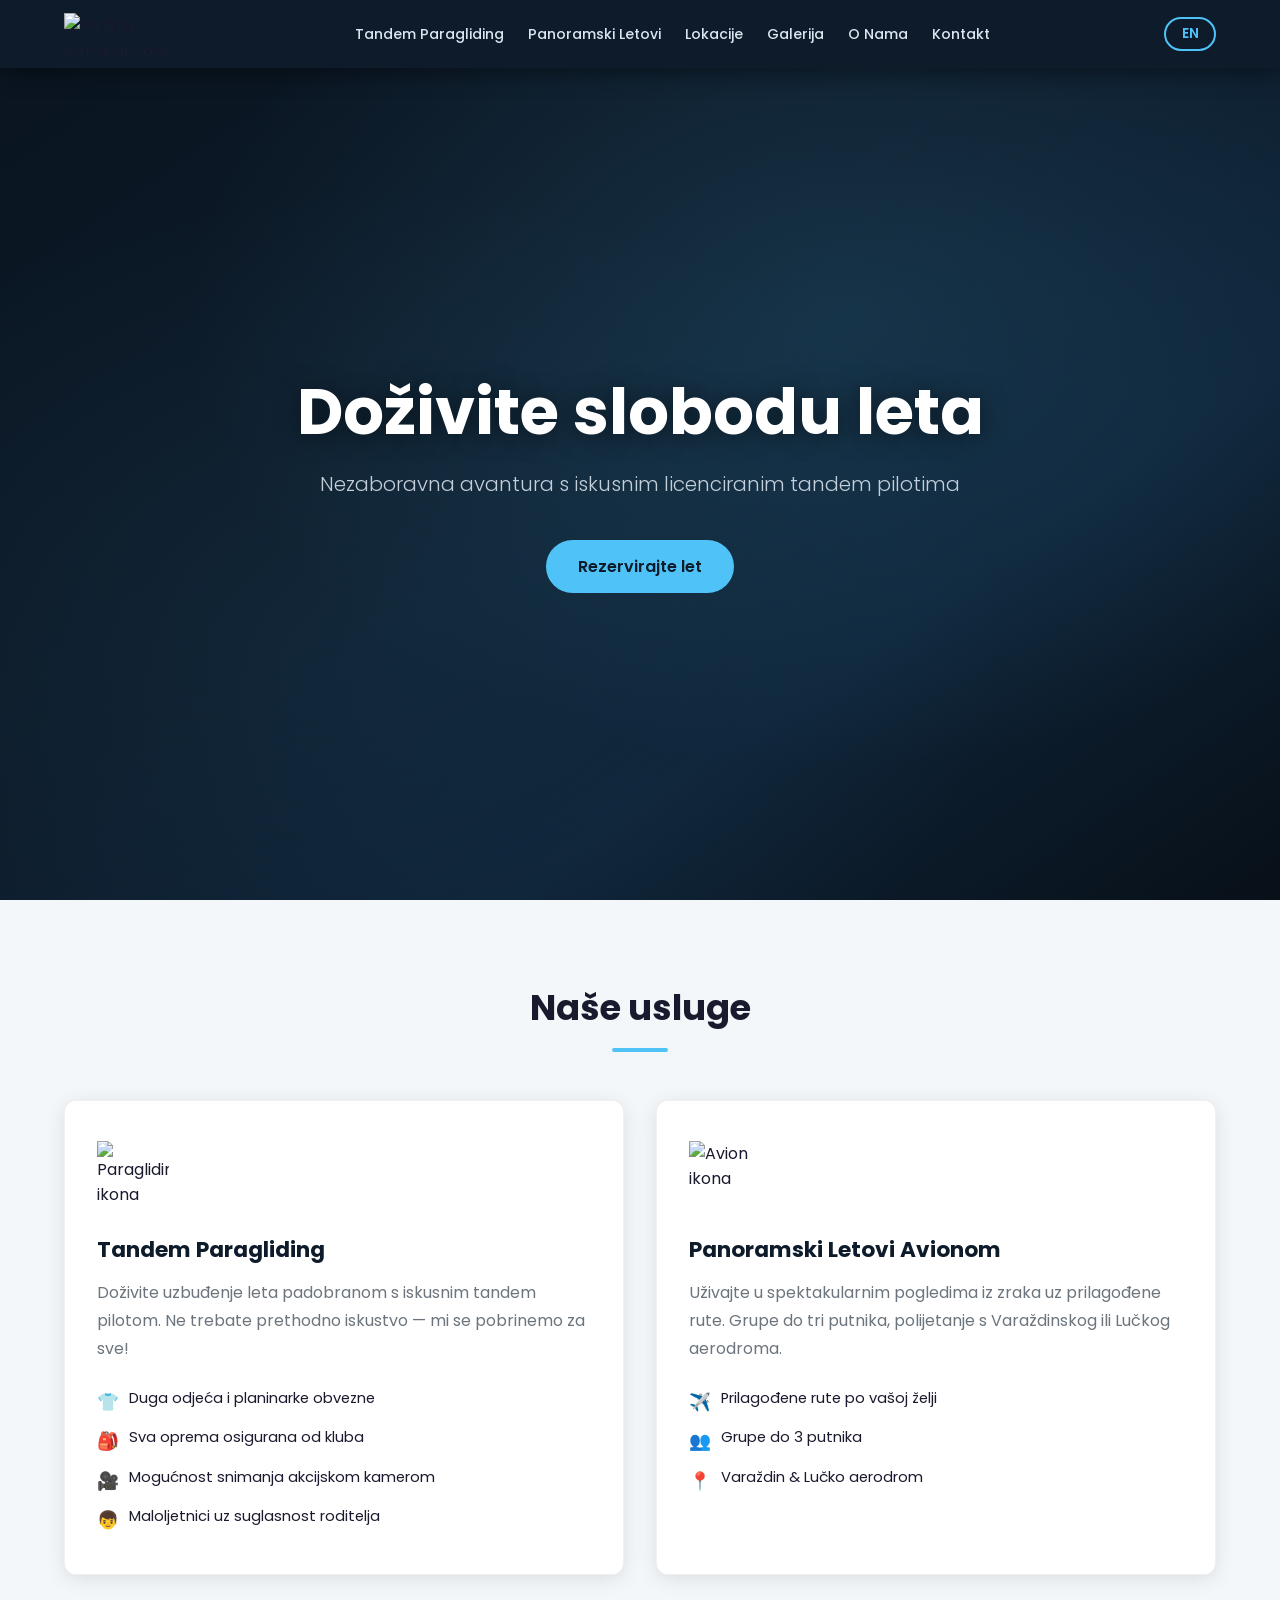
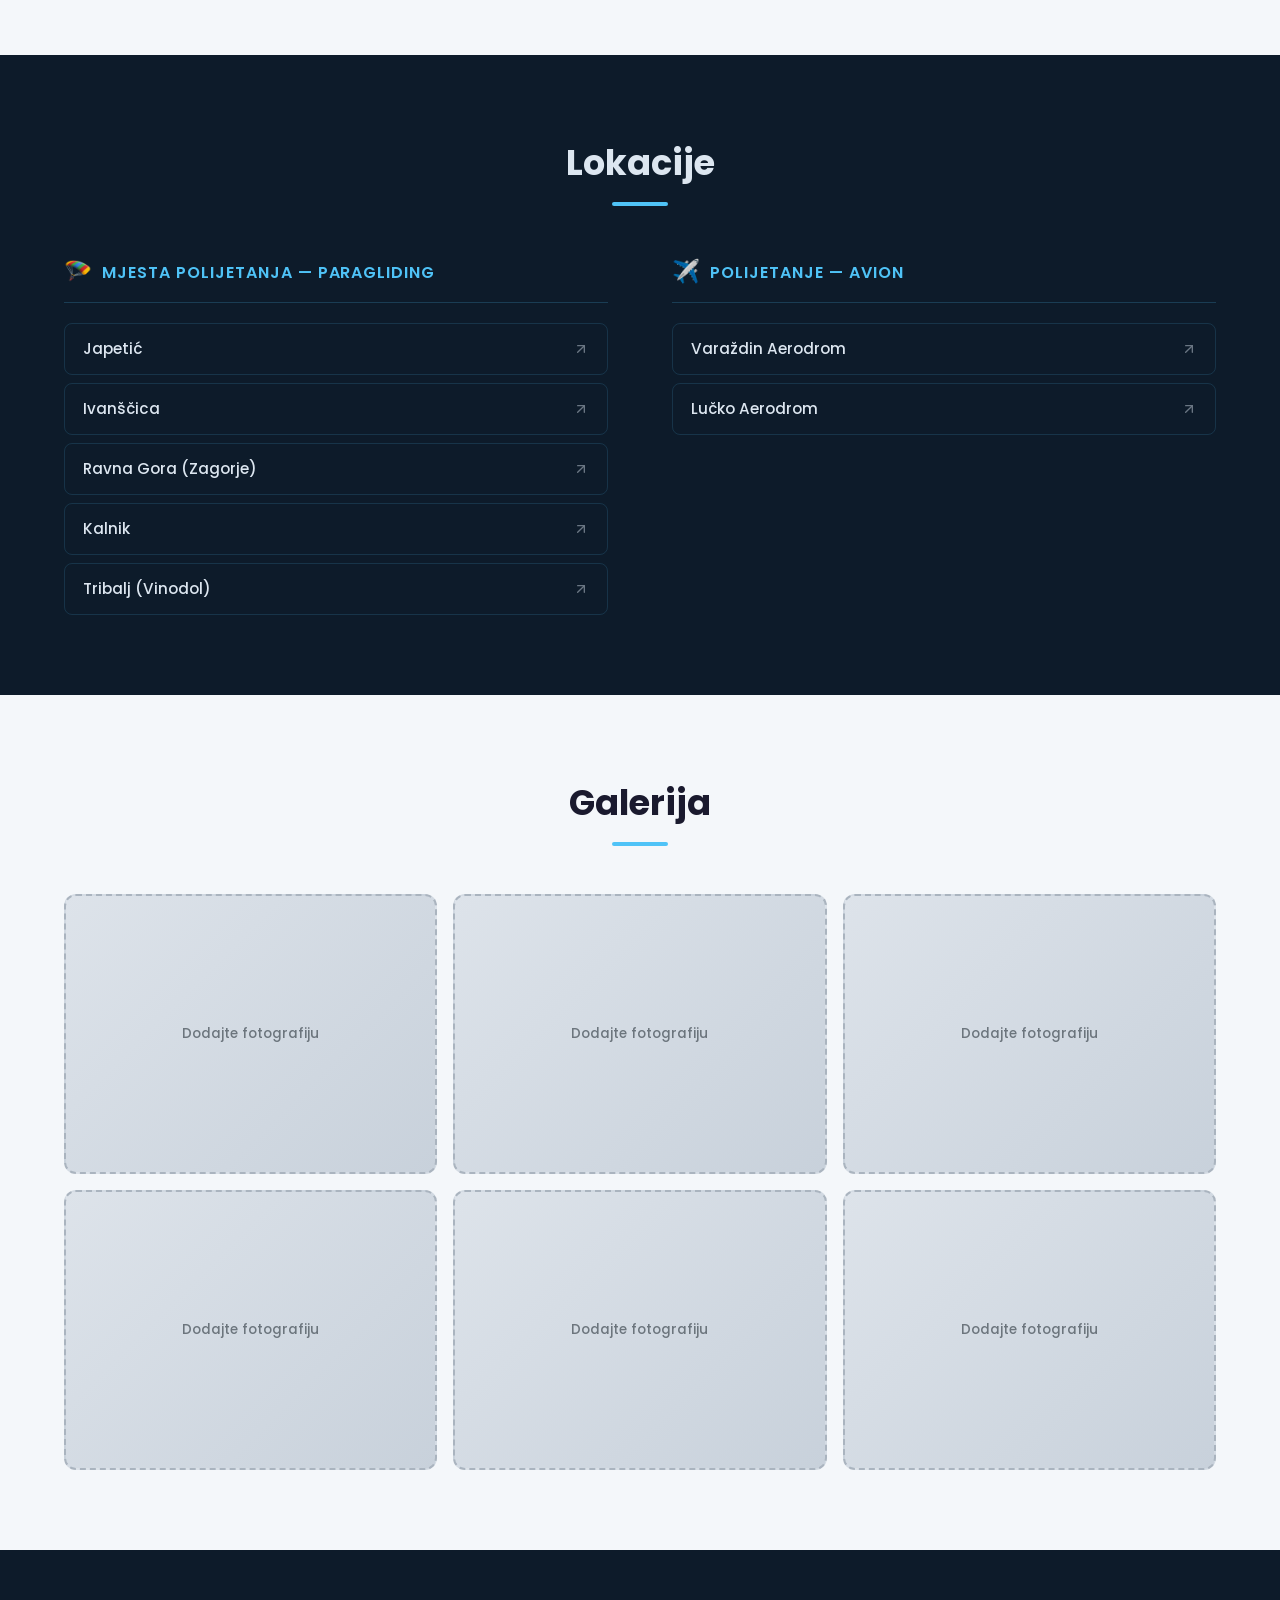
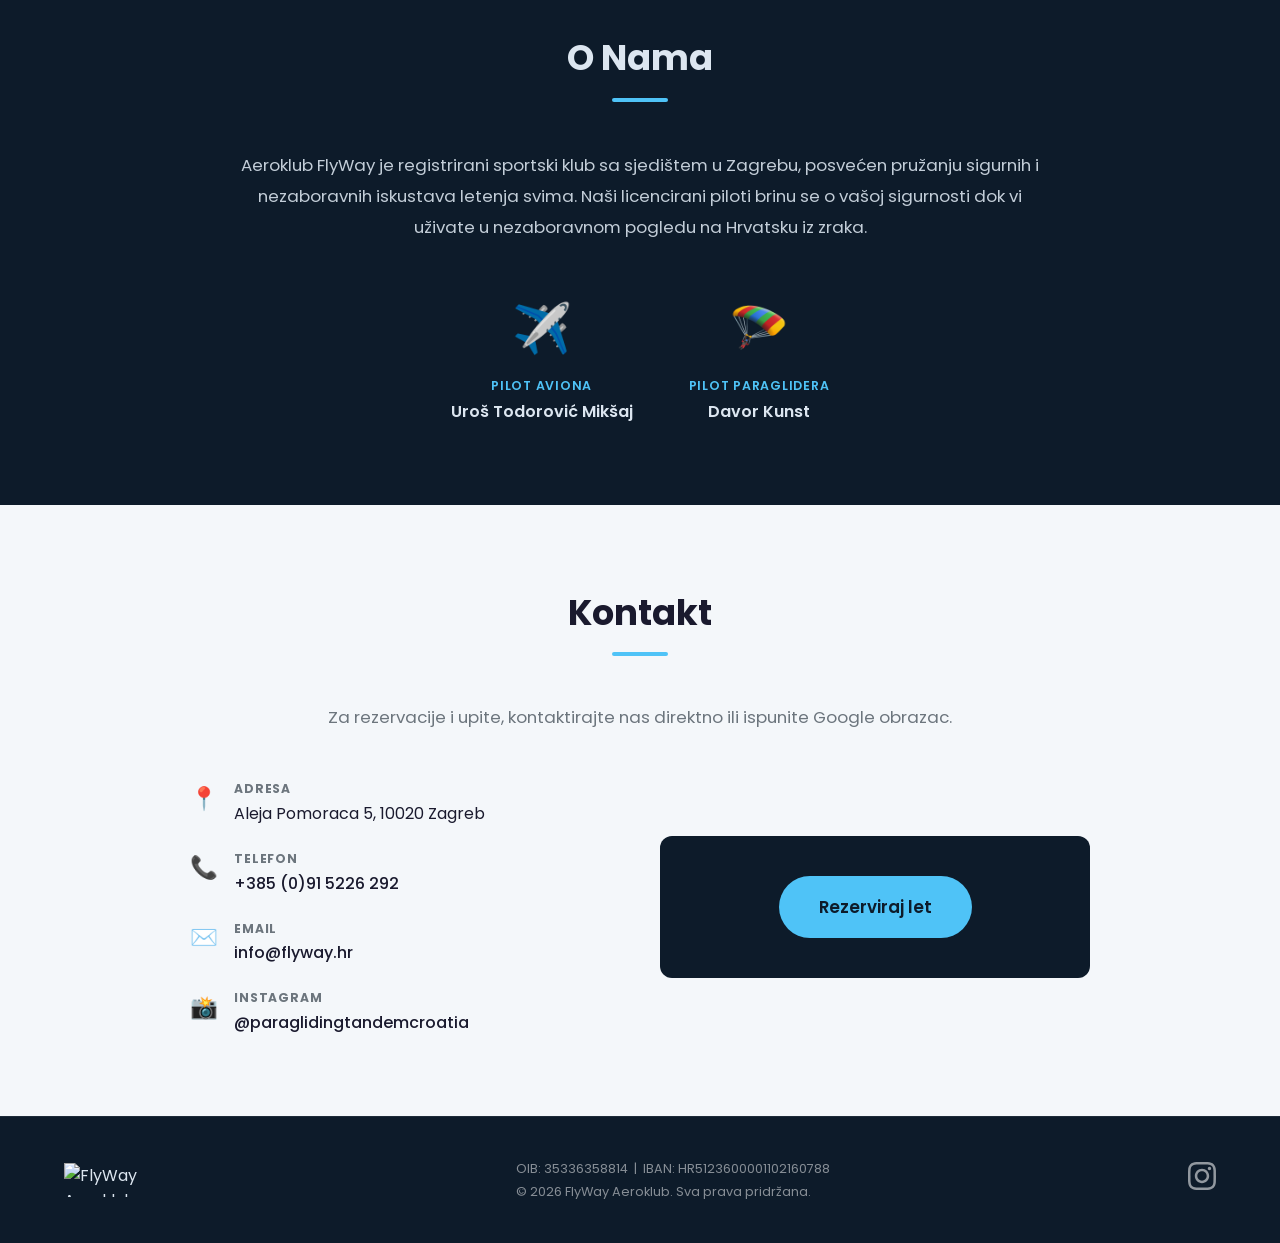
==== index.html @ f9bb73cd "Initial commit: FlyWay paragliding club website Co-Authored-By: Claude Sonnet 4.6 <noreply@anthropic" ====
<!DOCTYPE html>
<html lang="hr">
<head>
    <meta charset="UTF-8">
    <meta name="viewport" content="width=device-width, initial-scale=1.0">

    <!-- SEO Meta Tags -->
    <title>FlyWay Aeroklub – Tandem Paragliding i Panoramski Letovi | Zagreb</title>
    <meta name="description" content="FlyWay Aeroklub nudi tandem paragliding letove i panoramske letove avionom u Hrvatskoj. Polazišta: Japetić, Ivanščica, Kalnik, Varaždin, Lučko. Rezervirajte svoju avanturu!">
    <meta name="keywords" content="paragliding tandem Zagreb, panoramski letovi avionom Hrvatska, tandem paragliding, aeroklub Zagreb, letovi Japetić, letovi Ivanščica, paragliding Hrvatska">
    <meta name="robots" content="index, follow">
    <link rel="canonical" href="https://www.flyway.hr/">

    <!-- Open Graph -->
    <meta property="og:title" content="FlyWay Aeroklub – Tandem Paragliding i Panoramski Letovi">
    <meta property="og:description" content="Nezaboravna avantura s iskusnim licenciranim tandem pilotima. Paragliding i panoramski letovi avionom u Hrvatskoj.">
    <meta property="og:url" content="https://www.flyway.hr/">
    <meta property="og:type" content="website">
    <meta property="og:image" content="https://flyway.hr/wp-content/uploads/2026/02/fw_logo_white.png">
    <meta property="og:locale" content="hr_HR">
    <meta property="og:locale:alternate" content="en_US">

    <!-- Hreflang -->
    <link rel="alternate" hreflang="hr" href="https://www.flyway.hr/">
    <link rel="alternate" hreflang="en" href="https://www.flyway.hr/?lang=en">
    <link rel="alternate" hreflang="x-default" href="https://www.flyway.hr/">

    <!-- Google Fonts -->
    <link rel="preconnect" href="https://fonts.googleapis.com">
    <link rel="preconnect" href="https://fonts.gstatic.com" crossorigin>
    <link href="https://fonts.googleapis.com/css2?family=Poppins:wght@300;400;500;600;700&display=swap" rel="stylesheet">

    <link rel="stylesheet" href="css/style.css">

    <!-- JSON-LD Structured Data -->
    <script type="application/ld+json">
    {
        "@context": "https://schema.org",
        "@graph": [
            {
                "@type": "SportsOrganization",
                "name": "FlyWay Aeroklub",
                "url": "https://www.flyway.hr",
                "logo": "https://flyway.hr/wp-content/uploads/2026/02/fw_logo_white.png",
                "description": "Aeroklub FlyWay nudi tandem paragliding letove i panoramske letove avionom u Hrvatskoj.",
                "address": {
                    "@type": "PostalAddress",
                    "streetAddress": "Aleja Pomoraca 5",
                    "addressLocality": "Zagreb",
                    "postalCode": "10020",
                    "addressCountry": "HR"
                },
                "contactPoint": {
                    "@type": "ContactPoint",
                    "telephone": "+385-91-5226-292",
                    "email": "info@flyway.hr",
                    "contactType": "reservations"
                },
                "sameAs": [
                    "https://www.instagram.com/paraglidingtandemcroatia"
                ]
            },
            {
                "@type": "LocalBusiness",
                "name": "FlyWay Aeroklub",
                "telephone": "+385-91-5226-292",
                "email": "info@flyway.hr",
                "address": {
                    "@type": "PostalAddress",
                    "streetAddress": "Aleja Pomoraca 5",
                    "addressLocality": "Zagreb",
                    "postalCode": "10020",
                    "addressCountry": "HR"
                }
            }
        ]
    }
    </script>
</head>
<body>

    <!-- NAVIGATION -->
    <header class="site-header">
        <nav class="navbar" role="navigation" aria-label="Glavna navigacija">
            <a href="#home" class="nav-logo" aria-label="FlyWay Aeroklub - Početna">
                <img src="https://flyway.hr/wp-content/uploads/2026/02/fw_logo_white.png" alt="FlyWay Aeroklub logo" width="140" height="50">
            </a>

            <button class="hamburger" id="hamburger" aria-label="Otvori izbornik" aria-expanded="false" aria-controls="nav-menu">
                <span></span>
                <span></span>
                <span></span>
            </button>

            <ul class="nav-menu" id="nav-menu" role="list">
                <li><a href="#paragliding" class="nav-link" data-i18n="nav_paragliding">Tandem Paragliding</a></li>
                <li><a href="#airplane" class="nav-link" data-i18n="nav_airplane">Panoramski Letovi</a></li>
                <li><a href="#locations" class="nav-link" data-i18n="nav_locations">Lokacije</a></li>
                <li><a href="#gallery" class="nav-link" data-i18n="nav_gallery">Galerija</a></li>
                <li><a href="#about" class="nav-link" data-i18n="nav_about">O Nama</a></li>
                <li><a href="#contact" class="nav-link" data-i18n="nav_contact">Kontakt</a></li>
            </ul>

            <button class="lang-toggle" id="langToggle" aria-label="Promijeni jezik">
                <span id="langLabel">EN</span>
            </button>
        </nav>
    </header>

    <main>

        <!-- HERO -->
        <section id="home" class="hero" aria-label="Hero">
            <div class="hero-content">
                <h1 data-i18n="hero_headline">Doživite slobodu leta</h1>
                <p class="hero-sub" data-i18n="hero_sub">Nezaboravna avantura s iskusnim licenciranim tandem pilotima</p>
                <a href="#contact" class="btn btn-primary" data-i18n="hero_cta">Rezervirajte let</a>
            </div>
        </section>

        <!-- SERVICES -->
        <section id="services" class="section section-light" aria-labelledby="services-heading">
            <div class="container">
                <h2 id="services-heading" class="section-title" data-i18n="services_title">Naše usluge</h2>
                <div class="services-grid">

                    <!-- Paragliding -->
                    <article id="paragliding" class="service-card" aria-labelledby="para-heading">
                        <div class="service-icon">
                            <img src="https://flyway.hr/wp-content/uploads/2026/02/paraglider_p.png" alt="Paragliding ikona" width="80" height="80">
                        </div>
                        <h3 id="para-heading" data-i18n="para_title">Tandem Paragliding</h3>
                        <p data-i18n="para_desc">Doživite uzbuđenje leta padobranom s iskusnim tandem pilotom. Ne trebate prethodno iskustvo — mi se pobrinemo za sve!</p>
                        <ul class="service-details">
                            <li><span class="detail-icon" aria-hidden="true">👕</span><span data-i18n="detail_attire">Duga odjeća i planinarke obvezne</span></li>
                            <li><span class="detail-icon" aria-hidden="true">🎒</span><span data-i18n="detail_equipment">Sva oprema osigurana od kluba</span></li>
                            <li><span class="detail-icon" aria-hidden="true">🎥</span><span data-i18n="detail_video">Mogućnost snimanja akcijskom kamerom</span></li>
                            <li><span class="detail-icon" aria-hidden="true">👦</span><span data-i18n="detail_minors">Maloljetnici uz suglasnost roditelja</span></li>
                        </ul>
                    </article>

                    <!-- Airplane Tours -->
                    <article id="airplane" class="service-card" aria-labelledby="air-heading">
                        <div class="service-icon">
                            <img src="https://flyway.hr/wp-content/uploads/2026/02/avion.png" alt="Avion ikona" width="80" height="80">
                        </div>
                        <h3 id="air-heading" data-i18n="air_title">Panoramski Letovi Avionom</h3>
                        <p data-i18n="air_desc">Uživajte u spektakularnim pogledima iz zraka uz prilagođene rute. Grupe do tri putnika, polijetanje s Varaždinskog ili Lučkog aerodroma.</p>
                        <ul class="service-details">
                            <li><span class="detail-icon" aria-hidden="true">✈️</span><span data-i18n="air_detail1">Prilagođene rute po vašoj želji</span></li>
                            <li><span class="detail-icon" aria-hidden="true">👥</span><span data-i18n="air_detail2">Grupe do 3 putnika</span></li>
                            <li><span class="detail-icon" aria-hidden="true">📍</span><span data-i18n="air_detail3">Varaždin & Lučko aerodrom</span></li>
                        </ul>
                    </article>

                </div>
            </div>
        </section>

        <!-- LOCATIONS -->
        <section id="locations" class="section section-dark" aria-labelledby="locations-heading">
            <div class="container">
                <h2 id="locations-heading" class="section-title" data-i18n="locations_title">Lokacije</h2>
                <div class="locations-grid">

                    <div class="location-group">
                        <div class="location-group-header">
                            <span class="location-group-icon" aria-hidden="true">🪂</span>
                            <h3 data-i18n="locations_para_heading">Mjesta polijetanja — Paragliding</h3>
                        </div>
                        <ul class="location-cards">
                            <li><a href="https://maps.google.com/?q=Japetić+paragliding+Samobor" target="_blank" rel="noopener noreferrer" class="location-card">
                                <span class="loc-name">Japetić</span>
                                <svg class="loc-arrow" width="16" height="16" viewBox="0 0 24 24" fill="none" stroke="currentColor" stroke-width="2" stroke-linecap="round" stroke-linejoin="round" aria-hidden="true"><path d="M7 17L17 7"/><path d="M7 7h10v10"/></svg>
                            </a></li>
                            <li><a href="https://maps.google.com/?q=Ivanščica+paragliding+Hrvatska" target="_blank" rel="noopener noreferrer" class="location-card">
                                <span class="loc-name">Ivanščica</span>
                                <svg class="loc-arrow" width="16" height="16" viewBox="0 0 24 24" fill="none" stroke="currentColor" stroke-width="2" stroke-linecap="round" stroke-linejoin="round" aria-hidden="true"><path d="M7 17L17 7"/><path d="M7 7h10v10"/></svg>
                            </a></li>
                            <li><a href="https://maps.google.com/?q=Ravna+Gora+Zagorje+paragliding" target="_blank" rel="noopener noreferrer" class="location-card">
                                <span class="loc-name">Ravna Gora (Zagorje)</span>
                                <svg class="loc-arrow" width="16" height="16" viewBox="0 0 24 24" fill="none" stroke="currentColor" stroke-width="2" stroke-linecap="round" stroke-linejoin="round" aria-hidden="true"><path d="M7 17L17 7"/><path d="M7 7h10v10"/></svg>
                            </a></li>
                            <li><a href="https://maps.google.com/?q=Kalnik+paragliding+Hrvatska" target="_blank" rel="noopener noreferrer" class="location-card">
                                <span class="loc-name">Kalnik</span>
                                <svg class="loc-arrow" width="16" height="16" viewBox="0 0 24 24" fill="none" stroke="currentColor" stroke-width="2" stroke-linecap="round" stroke-linejoin="round" aria-hidden="true"><path d="M7 17L17 7"/><path d="M7 7h10v10"/></svg>
                            </a></li>
                            <li><a href="https://maps.google.com/?q=Tribalj+Vinodol+paragliding" target="_blank" rel="noopener noreferrer" class="location-card">
                                <span class="loc-name">Tribalj (Vinodol)</span>
                                <svg class="loc-arrow" width="16" height="16" viewBox="0 0 24 24" fill="none" stroke="currentColor" stroke-width="2" stroke-linecap="round" stroke-linejoin="round" aria-hidden="true"><path d="M7 17L17 7"/><path d="M7 7h10v10"/></svg>
                            </a></li>
                        </ul>
                    </div>

                    <div class="location-group">
                        <div class="location-group-header">
                            <span class="location-group-icon" aria-hidden="true">✈️</span>
                            <h3 data-i18n="locations_air_heading">Polijetanje — Avion</h3>
                        </div>
                        <ul class="location-cards">
                            <li><a href="https://maps.google.com/?q=Aerodrom+Varaždin+LDVA" target="_blank" rel="noopener noreferrer" class="location-card">
                                <span class="loc-name" data-i18n="loc_varazdin">Varaždin Aerodrom</span>
                                <svg class="loc-arrow" width="16" height="16" viewBox="0 0 24 24" fill="none" stroke="currentColor" stroke-width="2" stroke-linecap="round" stroke-linejoin="round" aria-hidden="true"><path d="M7 17L17 7"/><path d="M7 7h10v10"/></svg>
                            </a></li>
                            <li><a href="https://maps.google.com/?q=Aerodrom+Lučko+Zagreb" target="_blank" rel="noopener noreferrer" class="location-card">
                                <span class="loc-name" data-i18n="loc_lucko">Lučko Aerodrom</span>
                                <svg class="loc-arrow" width="16" height="16" viewBox="0 0 24 24" fill="none" stroke="currentColor" stroke-width="2" stroke-linecap="round" stroke-linejoin="round" aria-hidden="true"><path d="M7 17L17 7"/><path d="M7 7h10v10"/></svg>
                            </a></li>
                        </ul>
                    </div>

                </div>
            </div>
        </section>

        <!-- GALLERY -->
        <section id="gallery" class="section section-light" aria-labelledby="gallery-heading">
            <div class="container">
                <h2 id="gallery-heading" class="section-title" data-i18n="gallery_title">Galerija</h2>
                <div class="gallery-grid">
                    <!-- TODO: Replace each placeholder div with a real <img> tag:
                         <img src="images/photo1.jpg" alt="Tandem paragliding iznad Japetića" loading="lazy">
                    -->
                    <div class="gallery-placeholder"><span data-i18n="gallery_placeholder">Dodajte fotografiju</span></div>
                    <div class="gallery-placeholder"><span data-i18n="gallery_placeholder">Dodajte fotografiju</span></div>
                    <div class="gallery-placeholder"><span data-i18n="gallery_placeholder">Dodajte fotografiju</span></div>
                    <div class="gallery-placeholder"><span data-i18n="gallery_placeholder">Dodajte fotografiju</span></div>
                    <div class="gallery-placeholder"><span data-i18n="gallery_placeholder">Dodajte fotografiju</span></div>
                    <div class="gallery-placeholder"><span data-i18n="gallery_placeholder">Dodajte fotografiju</span></div>
                </div>
            </div>
        </section>

        <!-- ABOUT -->
        <section id="about" class="section section-dark" aria-labelledby="about-heading">
            <div class="container">
                <h2 id="about-heading" class="section-title" data-i18n="about_title">O Nama</h2>
                <div class="about-content">
                    <p data-i18n="about_desc">Aeroklub FlyWay je registrirani sportski klub sa sjedištem u Zagrebu, posvećen pružanju sigurnih i nezaboravnih iskustava letenja svima. Naši licencirani piloti brinu se o vašoj sigurnosti dok vi uživate u nezaboravnom pogledu na Hrvatsku iz zraka.</p>
                    <div class="team-grid">
                        <div class="team-member">
                            <div class="team-icon" aria-hidden="true">✈️</div>
                            <p class="team-role" data-i18n="team_airplane_pilot">Pilot aviona</p>
                            <p class="team-name">Uroš Todorović Mikšaj</p>
                        </div>
                        <div class="team-member">
                            <div class="team-icon" aria-hidden="true">🪂</div>
                            <p class="team-role" data-i18n="team_para_pilot">Pilot paraglidera</p>
                            <p class="team-name">Davor Kunst</p>
                        </div>
                    </div>
                </div>
            </div>
        </section>

        <!-- CONTACT -->
        <section id="contact" class="section section-light" aria-labelledby="contact-heading">
            <div class="container">
                <h2 id="contact-heading" class="section-title" data-i18n="contact_title">Kontakt</h2>
                <p class="contact-desc" data-i18n="contact_desc">Za rezervacije i upite, kontaktirajte nas direktno ili ispunite Google obrazac.</p>
                <div class="contact-grid">
                    <address class="contact-info">
                        <div class="contact-item">
                            <span class="contact-icon" aria-hidden="true">📍</span>
                            <div>
                                <strong data-i18n="contact_address_label">Adresa</strong>
                                <span>Aleja Pomoraca 5, 10020 Zagreb</span>
                            </div>
                        </div>
                        <div class="contact-item">
                            <span class="contact-icon" aria-hidden="true">📞</span>
                            <div>
                                <strong data-i18n="contact_phone_label">Telefon</strong>
                                <a href="tel:+385915226292">+385 (0)91 5226 292</a>
                            </div>
                        </div>
                        <div class="contact-item">
                            <span class="contact-icon" aria-hidden="true">✉️</span>
                            <div>
                                <strong>Email</strong>
                                <a href="mailto:info@flyway.hr">info@flyway.hr</a>
                            </div>
                        </div>
                        <div class="contact-item">
                            <span class="contact-icon" aria-hidden="true">📸</span>
                            <div>
                                <strong>Instagram</strong>
                                <a href="https://www.instagram.com/paraglidingtandemcroatia" target="_blank" rel="noopener noreferrer">@paraglidingtandemcroatia</a>
                            </div>
                        </div>
                    </address>

                    <div class="contact-booking">
                        <!-- TODO: Replace href="#TODO" with your real Google Forms URL -->
                        <a href="#TODO" target="_blank" rel="noopener noreferrer" class="btn btn-primary btn-large" data-i18n="contact_book_btn">
                            Rezerviraj let
                        </a>
                    </div>
                </div>
            </div>
        </section>

    </main>

    <!-- FOOTER -->
    <footer class="site-footer" role="contentinfo">
        <div class="container footer-inner">
            <div class="footer-logo">
                <img src="https://flyway.hr/wp-content/uploads/2026/02/fw_logo_white.png" alt="FlyWay Aeroklub logo" width="120" height="43">
            </div>
            <div class="footer-info">
                <p>OIB: 35336358814 &nbsp;|&nbsp; IBAN: HR5123600001102160788</p>
                <p>&copy; <span id="year"></span> FlyWay Aeroklub. <span data-i18n="footer_rights">Sva prava pridržana.</span></p>
            </div>
            <div class="footer-social">
                <a href="https://www.instagram.com/paraglidingtandemcroatia" target="_blank" rel="noopener noreferrer" aria-label="FlyWay na Instagramu">
                    <svg width="28" height="28" viewBox="0 0 24 24" fill="currentColor" aria-hidden="true">
                        <path d="M12 2.163c3.204 0 3.584.012 4.85.07 3.252.148 4.771 1.691 4.919 4.919.058 1.265.069 1.645.069 4.849 0 3.205-.012 3.584-.069 4.849-.149 3.225-1.664 4.771-4.919 4.919-1.266.058-1.644.07-4.85.07-3.204 0-3.584-.012-4.849-.07-3.26-.149-4.771-1.699-4.919-4.92-.058-1.265-.07-1.644-.07-4.849 0-3.204.013-3.583.07-4.849.149-3.227 1.664-4.771 4.919-4.919 1.266-.057 1.645-.069 4.849-.069zm0-2.163c-3.259 0-3.667.014-4.947.072-4.358.2-6.78 2.618-6.98 6.98-.059 1.281-.073 1.689-.073 4.948 0 3.259.014 3.668.072 4.948.2 4.358 2.618 6.78 6.98 6.98 1.281.058 1.689.072 4.948.072 3.259 0 3.668-.014 4.948-.072 4.354-.2 6.782-2.618 6.979-6.98.059-1.28.073-1.689.073-4.948 0-3.259-.014-3.667-.072-4.947-.196-4.354-2.617-6.78-6.979-6.98-1.281-.059-1.69-.073-4.949-.073zm0 5.838c-3.403 0-6.162 2.759-6.162 6.162s2.759 6.163 6.162 6.163 6.162-2.759 6.162-6.163c0-3.403-2.759-6.162-6.162-6.162zm0 10.162c-2.209 0-4-1.79-4-4 0-2.209 1.791-4 4-4s4 1.791 4 4c0 2.21-1.791 4-4 4zm6.406-11.845c-.796 0-1.441.645-1.441 1.44s.645 1.44 1.441 1.44c.795 0 1.439-.645 1.439-1.44s-.644-1.44-1.439-1.44z"/>
                    </svg>
                </a>
            </div>
        </div>
    </footer>

    <script src="js/main.js"></script>
</body>
</html>
---- css/style.css ----
/* ===========================
   CSS Custom Properties
   =========================== */
:root {
    --color-dark:        #0d1b2a;
    --color-dark-2:      #1a2a3a;
    --color-accent:      #4fc3f7;
    --color-accent-hover:#29b6f6;
    --color-light:       #f4f7fa;
    --color-white:       #ffffff;
    --color-text-dark:   #1a1a2e;
    --color-text-muted:  #6c757d;
    --color-text-light:  #dce6f0;
    --font:              'Poppins', sans-serif;
    --radius:            12px;
    --transition:        0.3s ease;
    --shadow:            0 4px 20px rgba(0,0,0,0.10);
    --shadow-dark:       0 4px 24px rgba(0,0,0,0.45);
    --max-w:             1200px;
    --nav-h:             68px;
}

/* ===========================
   Reset & Base
   =========================== */
*, *::before, *::after { box-sizing: border-box; margin: 0; padding: 0; }

html {
    scroll-behavior: smooth;
    font-size: 16px;
    scroll-padding-top: var(--nav-h);
}

body {
    font-family: var(--font);
    color: var(--color-text-dark);
    background: var(--color-white);
    line-height: 1.6;
    -webkit-font-smoothing: antialiased;
}

img { max-width: 100%; height: auto; display: block; }

a { color: inherit; text-decoration: none; }

ul { list-style: none; }

/* ===========================
   Utility
   =========================== */
.container {
    width: 100%;
    max-width: var(--max-w);
    margin: 0 auto;
    padding: 0 1.5rem;
}

.section { padding: 5rem 0; }

.section-light { background: var(--color-light); }

.section-dark {
    background: var(--color-dark);
    color: var(--color-text-light);
}

.section-title {
    font-size: clamp(1.6rem, 4vw, 2.2rem);
    font-weight: 700;
    text-align: center;
    margin-bottom: 3rem;
}

.section-title::after {
    content: '';
    display: block;
    width: 56px;
    height: 4px;
    background: var(--color-accent);
    margin: 0.7rem auto 0;
    border-radius: 2px;
}

/* Buttons */
.btn {
    display: inline-block;
    padding: 0.85rem 2rem;
    border-radius: 50px;
    font-family: var(--font);
    font-weight: 600;
    font-size: 1rem;
    cursor: pointer;
    border: none;
    transition: var(--transition);
    text-align: center;
}

.btn-primary {
    background: var(--color-accent);
    color: var(--color-dark);
}

.btn-primary:hover,
.btn-primary:focus-visible {
    background: var(--color-accent-hover);
    transform: translateY(-2px);
    box-shadow: 0 6px 20px rgba(79,195,247,0.4);
    outline: 3px solid var(--color-accent-hover);
    outline-offset: 3px;
}

.btn-large {
    padding: 1.1rem 2.5rem;
    font-size: 1.05rem;
}

/* ===========================
   HEADER / NAVBAR
   =========================== */
.site-header {
    position: fixed;
    inset: 0 0 auto 0;
    z-index: 1000;
    background: var(--color-dark);
    height: var(--nav-h);
    box-shadow: var(--shadow-dark);
}

.navbar {
    display: flex;
    align-items: center;
    justify-content: space-between;
    height: 100%;
    max-width: var(--max-w);
    margin: 0 auto;
    padding: 0 1.5rem;
    gap: 1rem;
}

.nav-logo img { height: 42px; width: auto; }

.nav-menu {
    display: flex;
    gap: 1.5rem;
    align-items: center;
}

.nav-link {
    color: var(--color-text-light);
    font-weight: 500;
    font-size: 0.88rem;
    padding: 0.25rem 0;
    border-bottom: 2px solid transparent;
    transition: var(--transition);
    white-space: nowrap;
}

.nav-link:hover,
.nav-link:focus-visible {
    color: var(--color-accent);
    border-bottom-color: var(--color-accent);
    outline: none;
}

/* Language toggle */
.lang-toggle {
    background: transparent;
    border: 2px solid var(--color-accent);
    color: var(--color-accent);
    padding: 0.32rem 0.9rem;
    border-radius: 50px;
    font-family: var(--font);
    font-weight: 600;
    font-size: 0.85rem;
    cursor: pointer;
    transition: var(--transition);
    min-width: 52px;
}

.lang-toggle:hover,
.lang-toggle:focus-visible {
    background: var(--color-accent);
    color: var(--color-dark);
    outline: 3px solid var(--color-accent-hover);
    outline-offset: 2px;
}

/* Hamburger */
.hamburger {
    display: none;
    flex-direction: column;
    justify-content: space-between;
    width: 28px;
    height: 20px;
    background: transparent;
    border: none;
    cursor: pointer;
    padding: 0;
}

.hamburger span {
    display: block;
    width: 100%;
    height: 2px;
    background: var(--color-text-light);
    border-radius: 2px;
    transition: var(--transition);
}

.hamburger.active span:nth-child(1) { transform: translateY(9px) rotate(45deg); }
.hamburger.active span:nth-child(2) { opacity: 0; }
.hamburger.active span:nth-child(3) { transform: translateY(-9px) rotate(-45deg); }

/* ===========================
   HERO
   =========================== */
.hero {
    position: relative;
    min-height: 100vh;
    display: flex;
    align-items: center;
    justify-content: center;
    text-align: center;
    padding-top: var(--nav-h);
    background:
        radial-gradient(ellipse at 65% 35%, rgba(79,195,247,0.14) 0%, transparent 55%),
        linear-gradient(145deg, #0a1420 0%, #0d1b2a 45%, #0e2236 70%, #081018 100%);
    overflow: hidden;
}

/* Subtle animated shimmer */
.hero::after {
    content: '';
    position: absolute;
    inset: 0;
    background: radial-gradient(ellipse at 30% 70%, rgba(79,195,247,0.07) 0%, transparent 50%);
    pointer-events: none;
}

.hero-content {
    position: relative;
    z-index: 1;
    max-width: 780px;
    padding: 2rem 1.5rem;
    color: #fff;
}

.hero-content h1 {
    font-size: clamp(2.2rem, 6vw, 4rem);
    font-weight: 700;
    line-height: 1.15;
    margin-bottom: 1.25rem;
    text-shadow: 0 2px 24px rgba(0,0,0,0.5);
}

.hero-sub {
    font-size: clamp(1rem, 2.5vw, 1.25rem);
    font-weight: 300;
    color: var(--color-text-light);
    margin-bottom: 2.5rem;
    opacity: 0.88;
}

/* ===========================
   SERVICES
   =========================== */
.services-grid {
    display: grid;
    grid-template-columns: 1fr;
    gap: 2rem;
}

.service-card {
    background: var(--color-white);
    border-radius: var(--radius);
    padding: 2.5rem 2rem;
    box-shadow: var(--shadow);
    border: 1px solid rgba(0,0,0,0.06);
    transition: transform var(--transition), box-shadow var(--transition);
    scroll-margin-top: 1rem;
}

.service-card:hover {
    transform: translateY(-4px);
    box-shadow: 0 10px 36px rgba(0,0,0,0.13);
}

.service-icon { margin-bottom: 1.25rem; }

.service-icon img {
    width: 72px;
    height: 72px;
    object-fit: contain;
}

.service-card h3 {
    font-size: 1.35rem;
    font-weight: 700;
    color: var(--color-dark);
    margin-bottom: 0.75rem;
}

.service-card > p {
    color: var(--color-text-muted);
    margin-bottom: 1.5rem;
    line-height: 1.75;
}

.service-details { display: flex; flex-direction: column; gap: 0.65rem; }

.service-details li {
    display: flex;
    align-items: flex-start;
    gap: 0.6rem;
    font-size: 0.92rem;
    color: var(--color-text-dark);
}

.detail-icon { flex-shrink: 0; font-size: 1.1rem; margin-top: 0.05rem; }

/* ===========================
   LOCATIONS
   =========================== */
.locations-grid {
    display: grid;
    grid-template-columns: 1fr;
    gap: 3rem;
}

.location-group-header {
    display: flex;
    align-items: center;
    gap: 0.65rem;
    margin-bottom: 1.25rem;
    padding-bottom: 0.75rem;
    border-bottom: 1px solid rgba(79,195,247,0.2);
}

.location-group-icon { font-size: 1.4rem; }

.location-group-header h3 {
    font-size: 1rem;
    font-weight: 600;
    color: var(--color-accent);
    text-transform: uppercase;
    letter-spacing: 0.06em;
}

.location-cards {
    display: flex;
    flex-direction: column;
    gap: 0.5rem;
}

.location-card {
    display: flex;
    align-items: center;
    justify-content: space-between;
    padding: 0.8rem 1.1rem;
    border-radius: 8px;
    border: 1px solid rgba(79,195,247,0.15);
    color: var(--color-text-light);
    font-weight: 500;
    font-size: 0.95rem;
    transition: background var(--transition), border-color var(--transition), color var(--transition);
}

.location-card:hover {
    background: rgba(79,195,247,0.1);
    border-color: rgba(79,195,247,0.45);
    color: var(--color-accent);
}

.loc-arrow {
    flex-shrink: 0;
    opacity: 0.45;
    transition: opacity var(--transition), transform var(--transition);
}

.location-card:hover .loc-arrow {
    opacity: 1;
    transform: translate(2px, -2px);
}

/* ===========================
   GALLERY
   =========================== */
.gallery-grid {
    display: grid;
    grid-template-columns: repeat(2, 1fr);
    gap: 1rem;
}

.gallery-placeholder {
    aspect-ratio: 4/3;
    background: linear-gradient(135deg, #dde3ea, #c8d1db);
    border-radius: var(--radius);
    display: flex;
    align-items: center;
    justify-content: center;
    color: var(--color-text-muted);
    font-size: 0.85rem;
    font-weight: 500;
    border: 2px dashed #aab4bf;
}

.gallery-grid img {
    width: 100%;
    height: 100%;
    object-fit: cover;
    border-radius: var(--radius);
    transition: transform var(--transition);
}

.gallery-grid img:hover { transform: scale(1.03); }

/* ===========================
   ABOUT
   =========================== */
.about-content {
    max-width: 820px;
    margin: 0 auto;
    text-align: center;
}

.about-content > p {
    font-size: 1.05rem;
    line-height: 1.85;
    color: var(--color-text-light);
    opacity: 0.88;
    margin-bottom: 3rem;
}

.team-grid {
    display: flex;
    justify-content: center;
    gap: 3.5rem;
    flex-wrap: wrap;
}

.team-icon { font-size: 3rem; margin-bottom: 0.5rem; }

.team-role {
    font-size: 0.78rem;
    font-weight: 600;
    color: var(--color-accent);
    text-transform: uppercase;
    letter-spacing: 0.06em;
    margin-bottom: 0.2rem;
}

.team-name {
    font-size: 1rem;
    font-weight: 600;
    color: var(--color-text-light);
}

/* ===========================
   CONTACT
   =========================== */
.contact-desc {
    text-align: center;
    color: var(--color-text-muted);
    margin-bottom: 3rem;
    font-size: 1.05rem;
}

.contact-grid {
    display: grid;
    grid-template-columns: 1fr;
    gap: 2.5rem;
    max-width: 900px;
    margin: 0 auto;
}

.contact-info {
    font-style: normal;
    display: flex;
    flex-direction: column;
    gap: 1.4rem;
}

.contact-item {
    display: flex;
    align-items: flex-start;
    gap: 1rem;
}

.contact-icon { font-size: 1.4rem; flex-shrink: 0; margin-top: 0.1rem; }

.contact-item strong {
    display: block;
    font-size: 0.76rem;
    text-transform: uppercase;
    letter-spacing: 0.07em;
    color: var(--color-text-muted);
    margin-bottom: 0.15rem;
}

.contact-item a {
    font-weight: 500;
    color: var(--color-text-dark);
    transition: color var(--transition);
}

.contact-item a:hover { color: var(--color-accent); }

.contact-booking {
    display: flex;
    flex-direction: column;
    align-items: center;
    justify-content: center;
    text-align: center;
    gap: 1rem;
    background: var(--color-dark);
    border-radius: var(--radius);
    padding: 2.5rem 2rem;
}

.booking-note {
    font-size: 0.88rem;
    color: rgba(255,255,255,0.55);
}

/* ===========================
   FOOTER
   =========================== */
.site-footer {
    background: var(--color-dark);
    color: var(--color-text-light);
    padding: 2.5rem 0;
    border-top: 1px solid rgba(255,255,255,0.07);
}

.footer-inner {
    display: flex;
    flex-direction: column;
    align-items: center;
    gap: 1.25rem;
    text-align: center;
}

.footer-logo img { height: 34px; width: auto; }

.footer-info p {
    font-size: 0.8rem;
    color: rgba(255,255,255,0.5);
    line-height: 1.8;
}

.footer-social a {
    color: rgba(255,255,255,0.55);
    transition: var(--transition);
    display: inline-block;
}

.footer-social a:hover {
    color: var(--color-accent);
    transform: translateY(-2px);
}

/* ===========================
   RESPONSIVE — Tablet 768px+
   =========================== */
@media (min-width: 768px) {
    .services-grid         { grid-template-columns: repeat(2, 1fr); }
    .locations-grid        { grid-template-columns: repeat(2, 1fr); gap: 4rem; }
    .gallery-grid          { grid-template-columns: repeat(3, 1fr); }
    .contact-grid          { grid-template-columns: 1fr 1fr; align-items: center; }
    .footer-inner          { flex-direction: row; justify-content: space-between; text-align: left; }
}

/* ===========================
   RESPONSIVE — Mobile <768px
   =========================== */
@media (max-width: 767px) {
    .hamburger { display: flex; order: 3; }
    .lang-toggle { margin-left: auto; }

    .nav-menu {
        position: fixed;
        top: var(--nav-h);
        left: 0;
        right: 0;
        background: var(--color-dark-2);
        flex-direction: column;
        gap: 0;
        max-height: 0;
        overflow: hidden;
        transition: max-height 0.35s ease;
        z-index: 999;
    }

    .nav-menu.open { max-height: 480px; }

    .nav-menu li { border-bottom: 1px solid rgba(255,255,255,0.07); }

    .nav-link {
        display: block;
        padding: 1rem 1.5rem;
        font-size: 1rem;
        border-bottom: none;
    }

    .section { padding: 3.5rem 0; }

    .gallery-grid { grid-template-columns: repeat(2, 1fr); }

    .team-grid { gap: 2rem; }
}
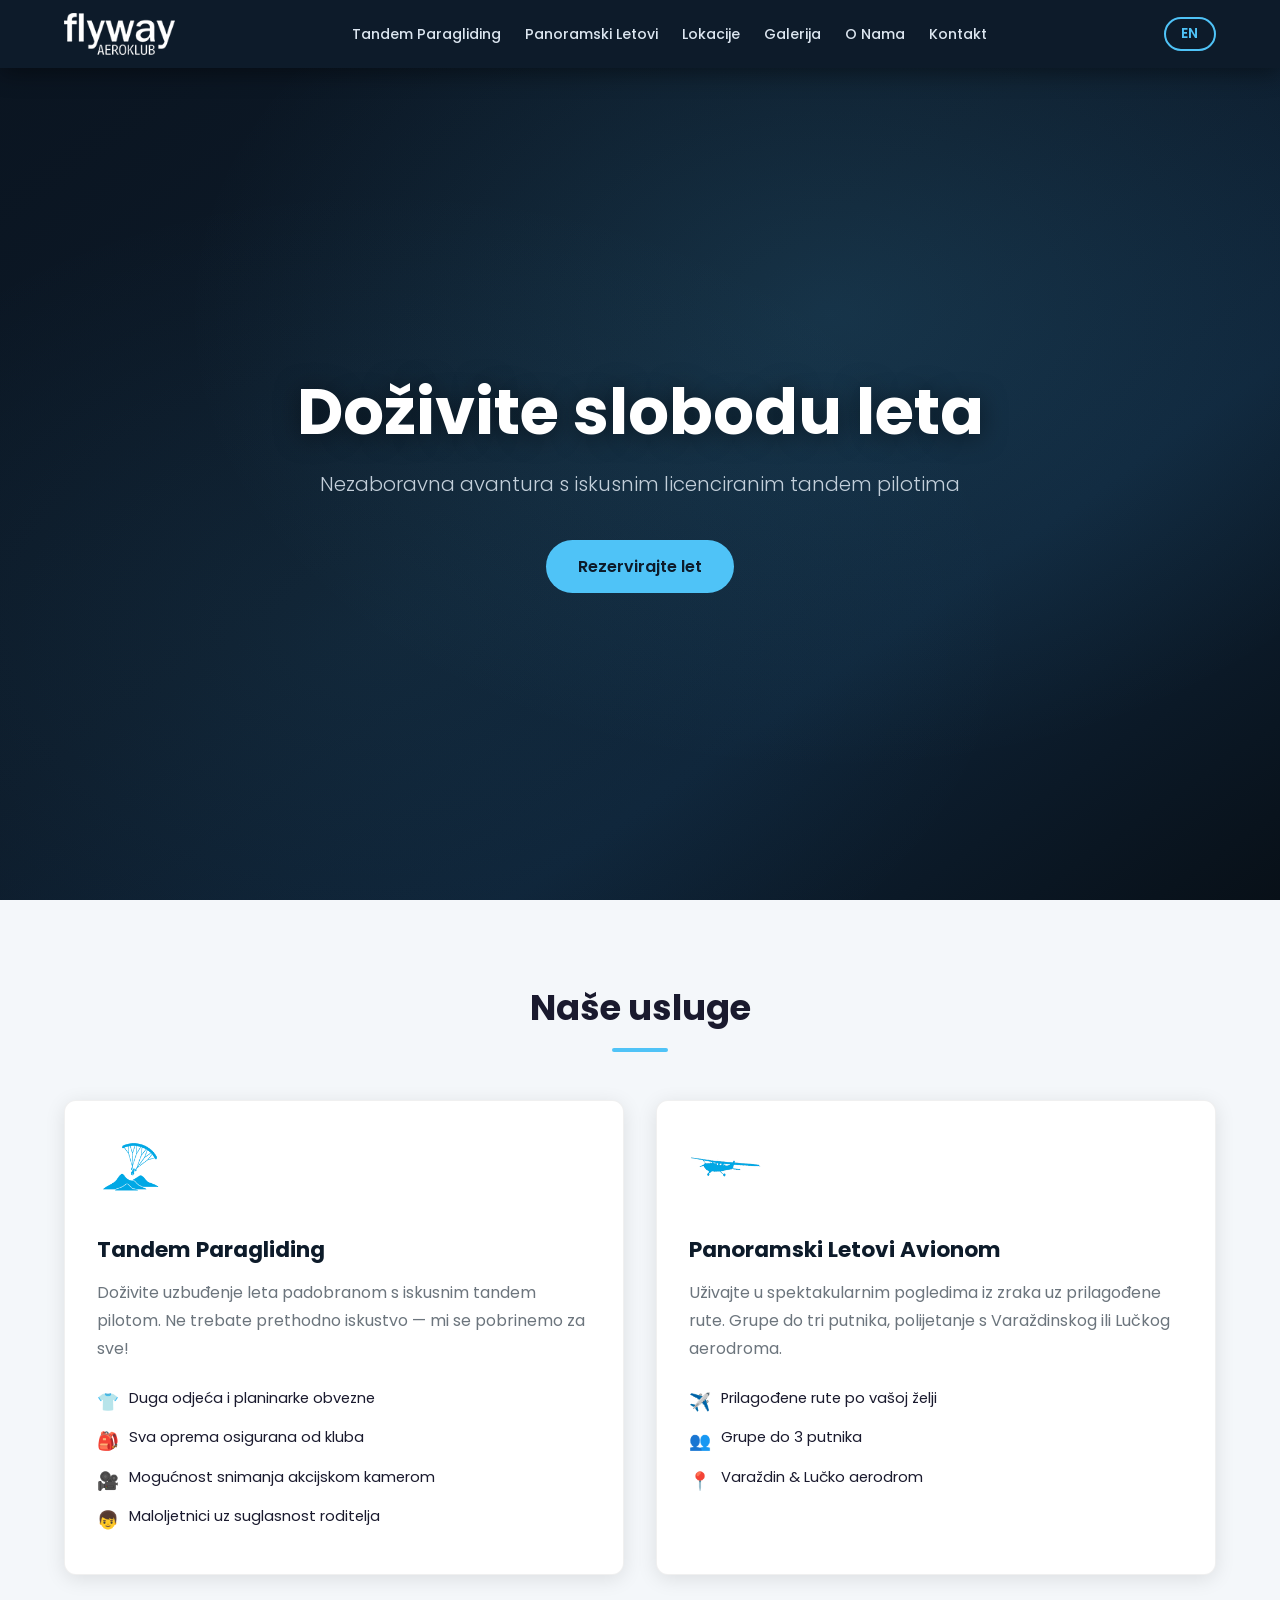
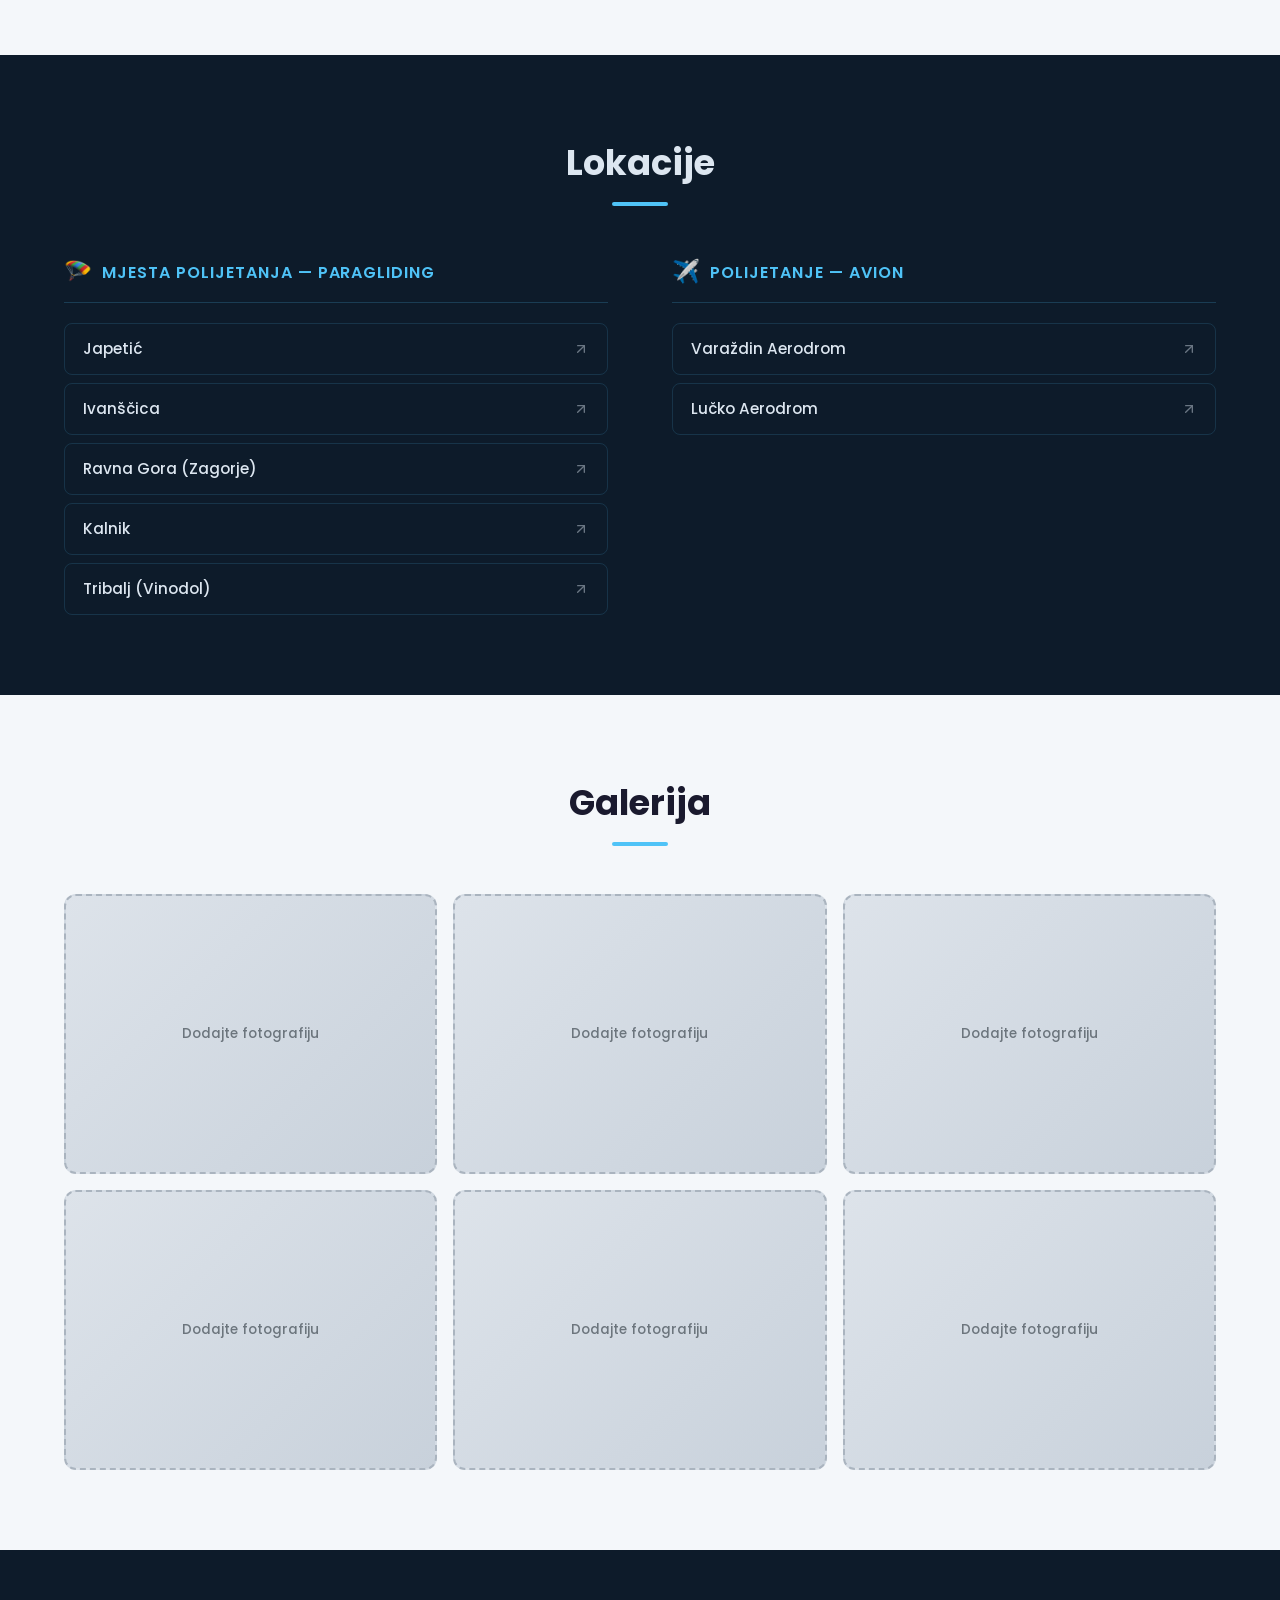
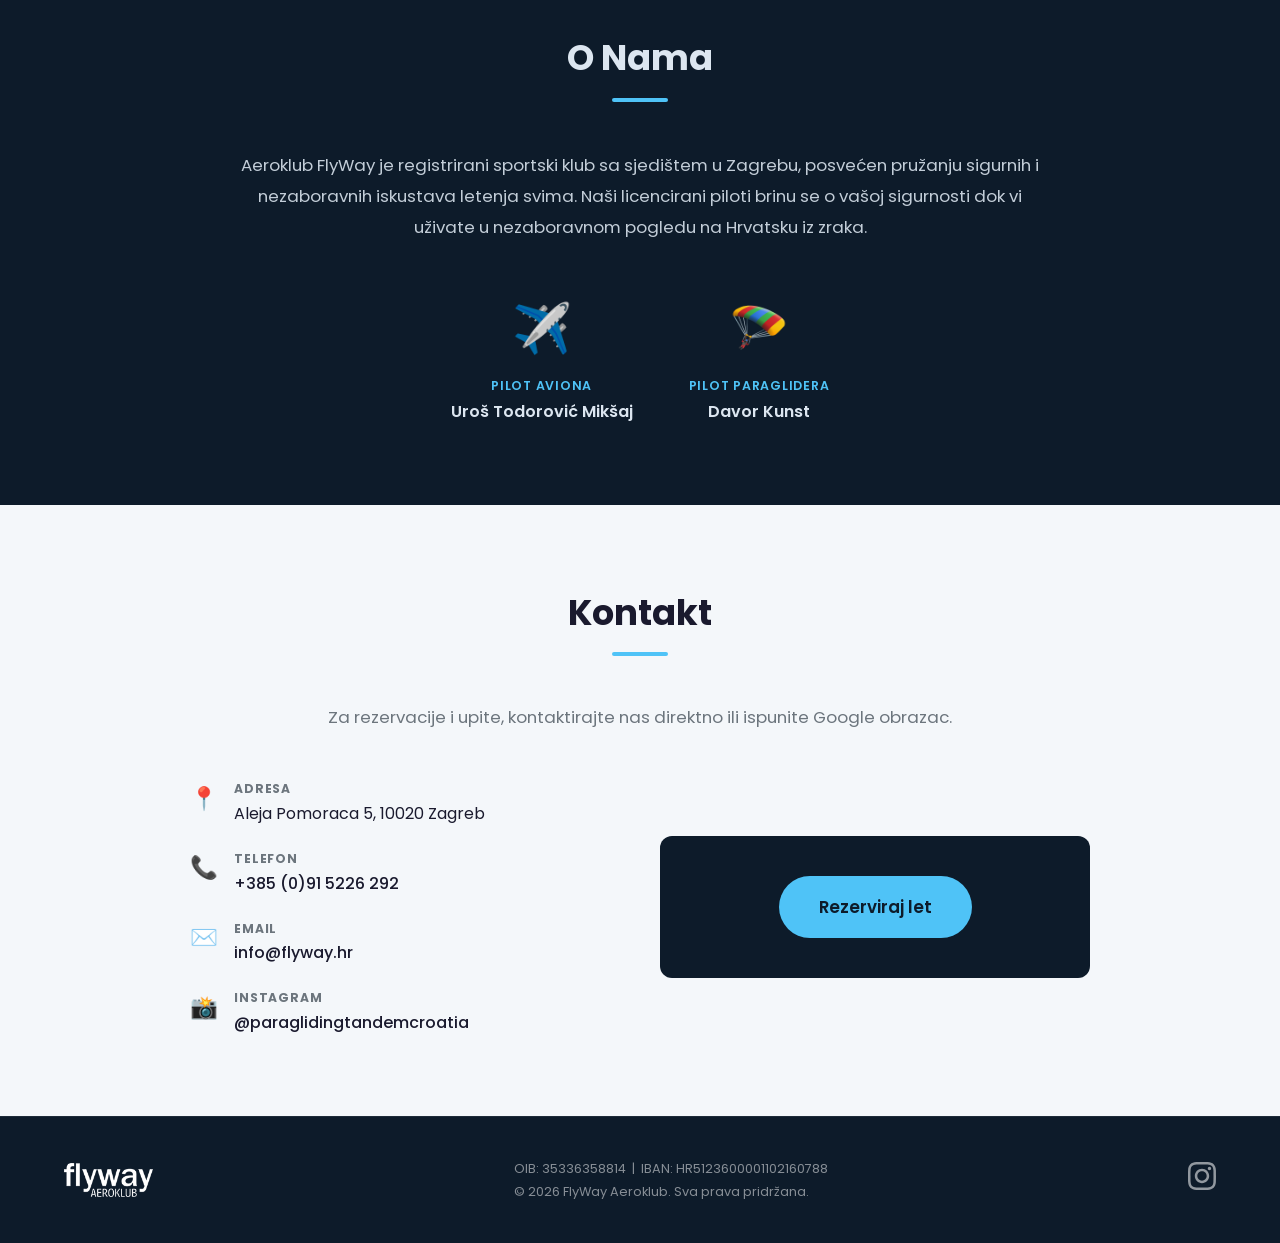
==== commit b48975df: "Download images locally, update all src references Co-Authored-By: Claude Sonnet 4.6 <noreply@anthro" ====
--- a/index.html
+++ b/index.html
@@ -16,7 +16,7 @@
     <meta property="og:description" content="Nezaboravna avantura s iskusnim licenciranim tandem pilotima. Paragliding i panoramski letovi avionom u Hrvatskoj.">
     <meta property="og:url" content="https://www.flyway.hr/">
     <meta property="og:type" content="website">
-    <meta property="og:image" content="https://flyway.hr/wp-content/uploads/2026/02/fw_logo_white.png">
+    <meta property="og:image" content="https://www.flyway.hr/images/fw_logo_white.png">
     <meta property="og:locale" content="hr_HR">
     <meta property="og:locale:alternate" content="en_US">
 
@@ -41,7 +41,7 @@
                 "@type": "SportsOrganization",
                 "name": "FlyWay Aeroklub",
                 "url": "https://www.flyway.hr",
-                "logo": "https://flyway.hr/wp-content/uploads/2026/02/fw_logo_white.png",
+                "logo": "https://www.flyway.hr/images/fw_logo_white.png",
                 "description": "Aeroklub FlyWay nudi tandem paragliding letove i panoramske letove avionom u Hrvatskoj.",
                 "address": {
                     "@type": "PostalAddress",
@@ -83,7 +83,7 @@
     <header class="site-header">
         <nav class="navbar" role="navigation" aria-label="Glavna navigacija">
             <a href="#home" class="nav-logo" aria-label="FlyWay Aeroklub - Početna">
-                <img src="https://flyway.hr/wp-content/uploads/2026/02/fw_logo_white.png" alt="FlyWay Aeroklub logo" width="140" height="50">
+                <img src="images/fw_logo_white.png" alt="FlyWay Aeroklub logo" width="140" height="50">
             </a>
 
             <button class="hamburger" id="hamburger" aria-label="Otvori izbornik" aria-expanded="false" aria-controls="nav-menu">
@@ -127,7 +127,7 @@
                     <!-- Paragliding -->
                     <article id="paragliding" class="service-card" aria-labelledby="para-heading">
                         <div class="service-icon">
-                            <img src="https://flyway.hr/wp-content/uploads/2026/02/paraglider_p.png" alt="Paragliding ikona" width="80" height="80">
+                            <img src="images/paraglider_p.png" alt="Paragliding ikona" width="80" height="80">
                         </div>
                         <h3 id="para-heading" data-i18n="para_title">Tandem Paragliding</h3>
                         <p data-i18n="para_desc">Doživite uzbuđenje leta padobranom s iskusnim tandem pilotom. Ne trebate prethodno iskustvo — mi se pobrinemo za sve!</p>
@@ -142,7 +142,7 @@
                     <!-- Airplane Tours -->
                     <article id="airplane" class="service-card" aria-labelledby="air-heading">
                         <div class="service-icon">
-                            <img src="https://flyway.hr/wp-content/uploads/2026/02/avion.png" alt="Avion ikona" width="80" height="80">
+                            <img src="images/avion.png" alt="Avion ikona" width="80" height="80">
                         </div>
                         <h3 id="air-heading" data-i18n="air_title">Panoramski Letovi Avionom</h3>
                         <p data-i18n="air_desc">Uživajte u spektakularnim pogledima iz zraka uz prilagođene rute. Grupe do tri putnika, polijetanje s Varaždinskog ili Lučkog aerodroma.</p>
@@ -306,7 +306,7 @@
     <footer class="site-footer" role="contentinfo">
         <div class="container footer-inner">
             <div class="footer-logo">
-                <img src="https://flyway.hr/wp-content/uploads/2026/02/fw_logo_white.png" alt="FlyWay Aeroklub logo" width="120" height="43">
+                <img src="images/fw_logo_white.png" alt="FlyWay Aeroklub logo" width="120" height="43">
             </div>
             <div class="footer-info">
                 <p>OIB: 35336358814 &nbsp;|&nbsp; IBAN: HR5123600001102160788</p>
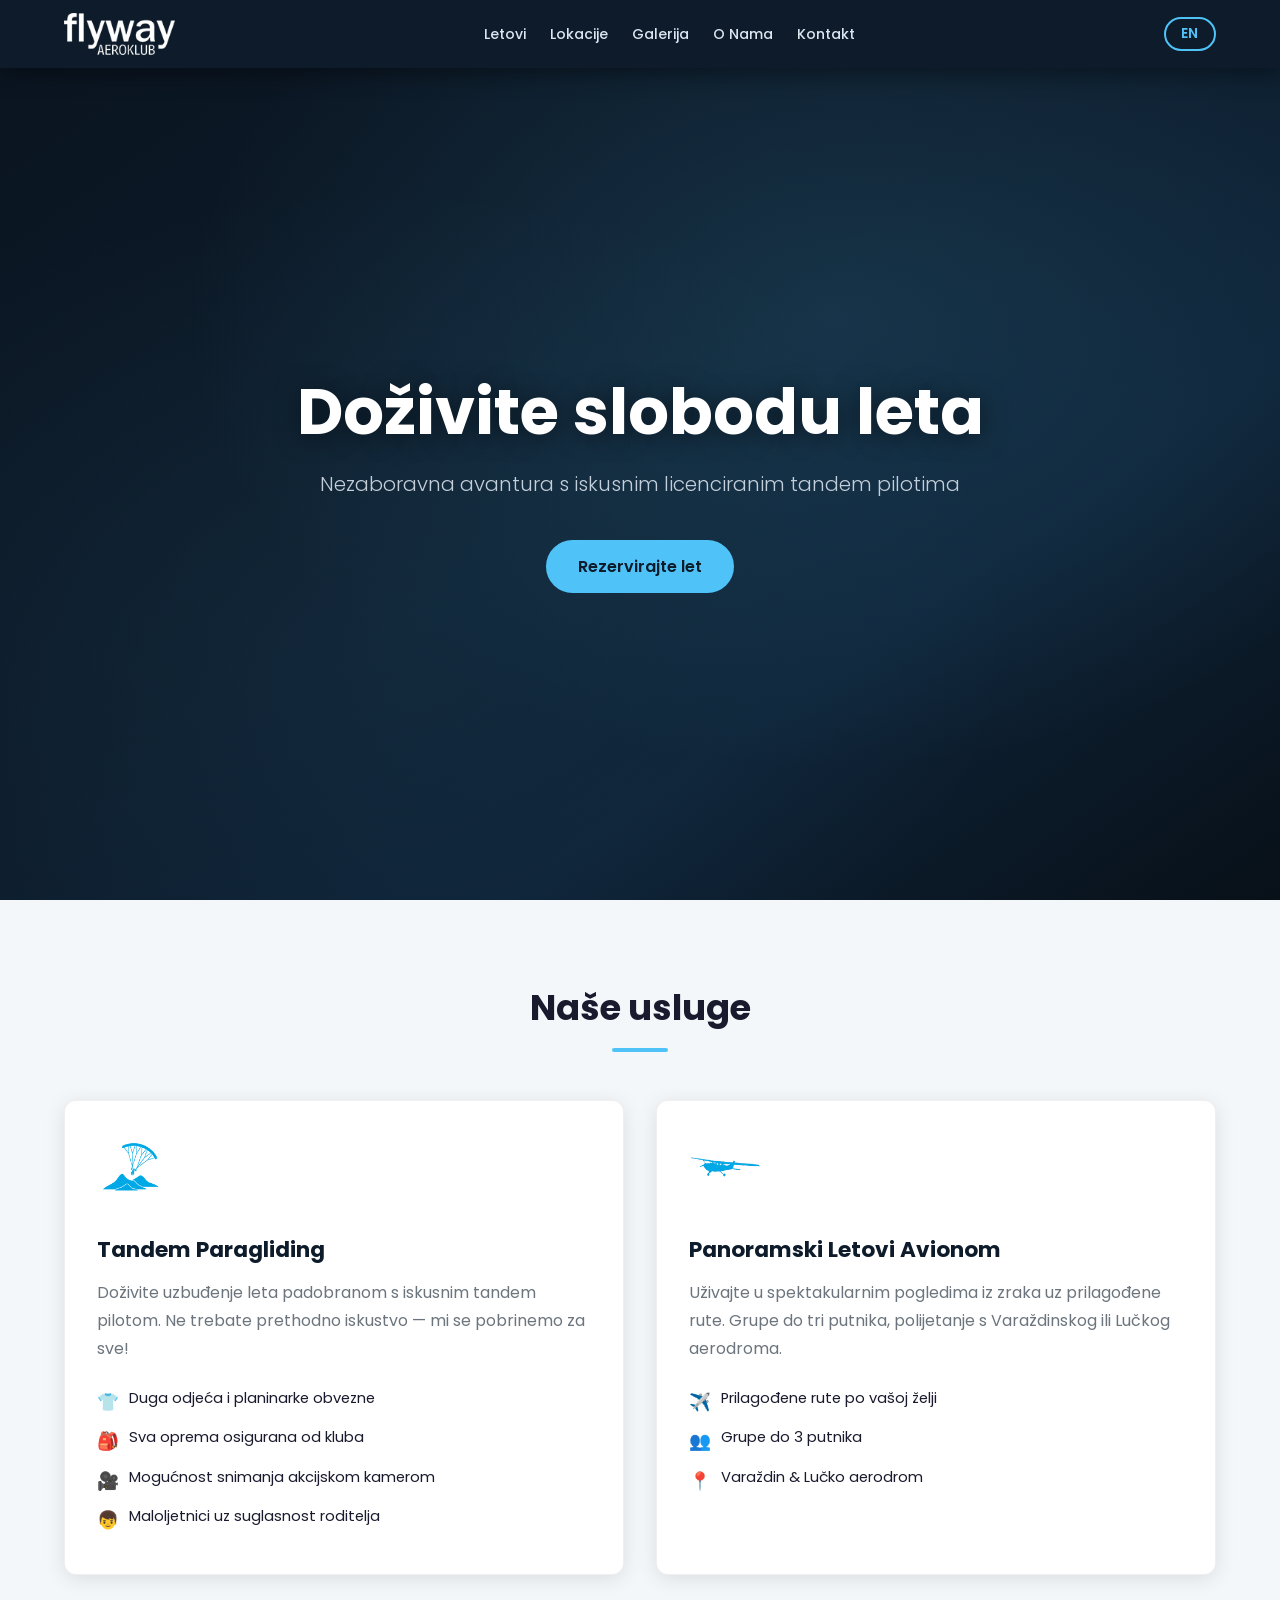
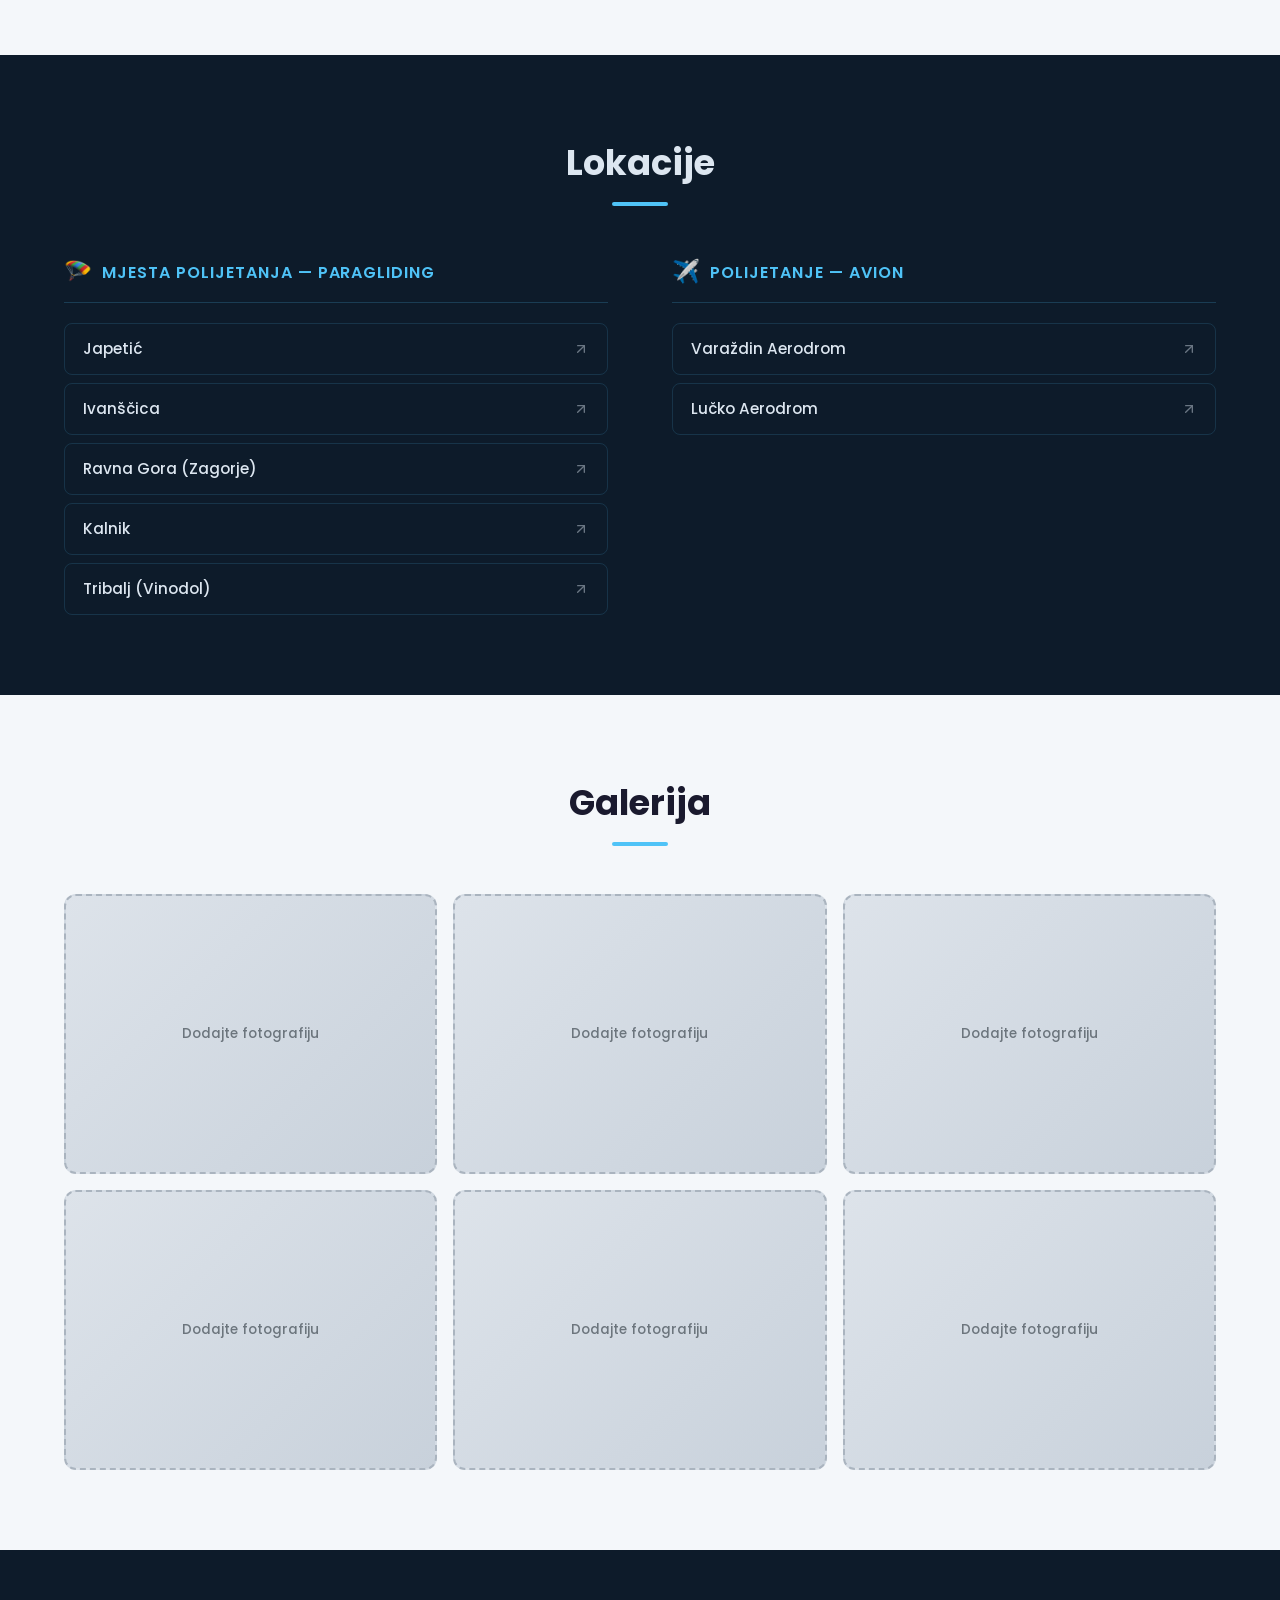
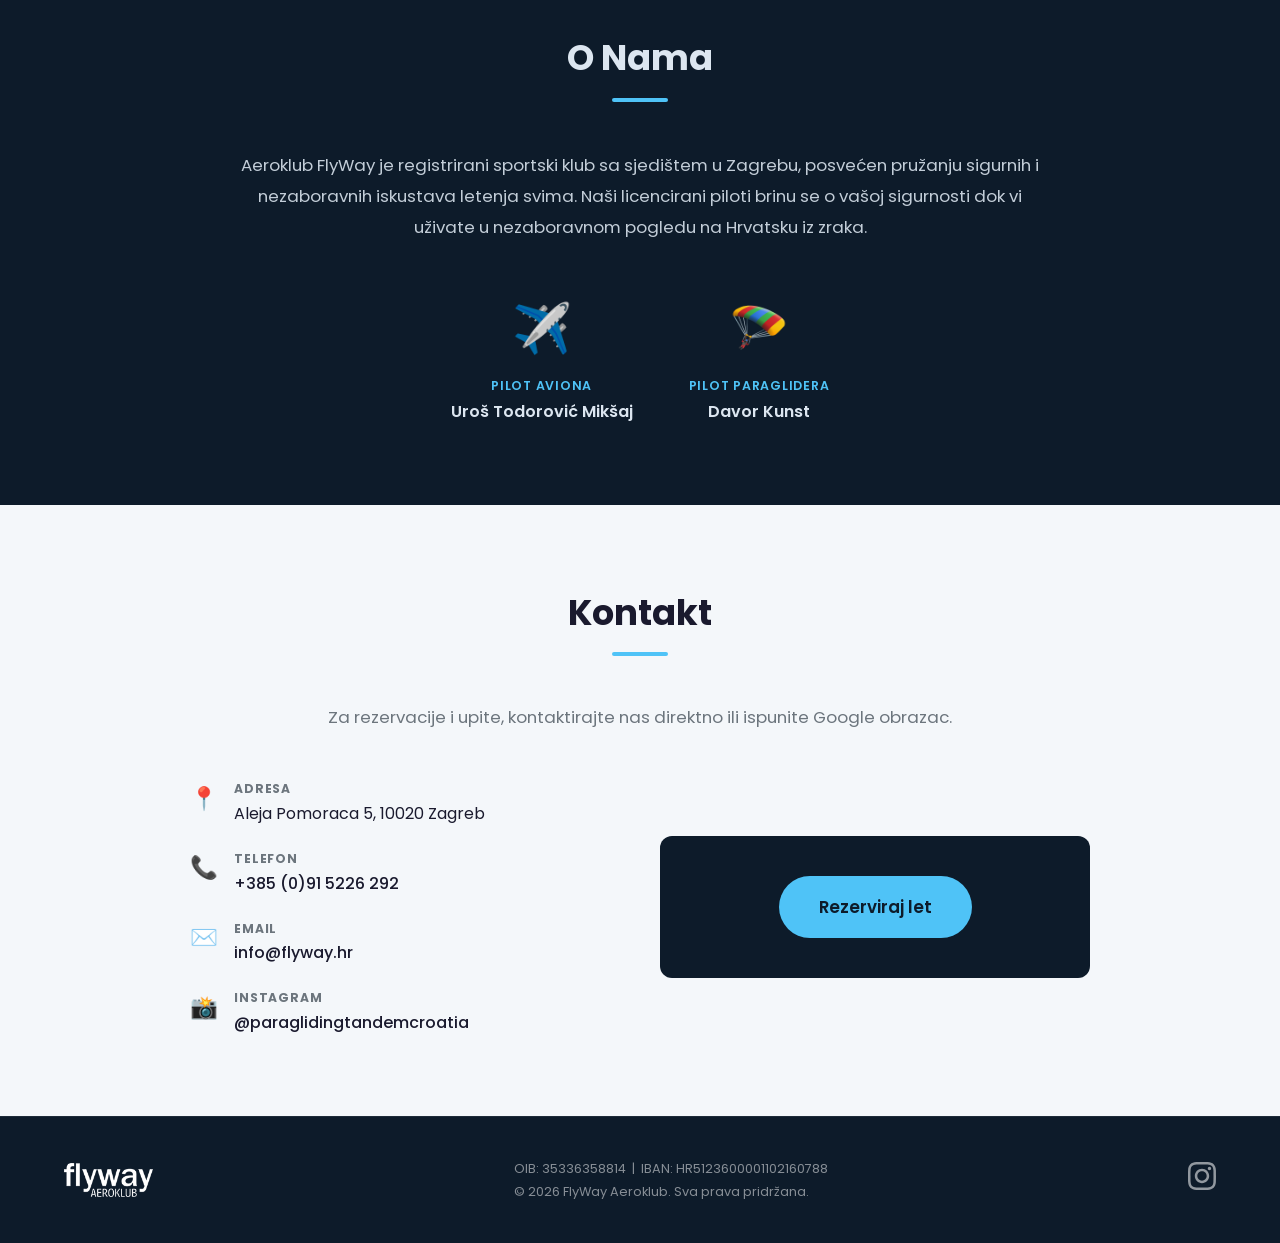
==== commit f69f1614: "Show single Letovi on desktop, both items on mobile nav Co-Authored-By: Claude Sonnet 4.6 <noreply@a" ====
--- a/index.html
+++ b/index.html
@@ -93,8 +93,9 @@
             </button>
 
             <ul class="nav-menu" id="nav-menu" role="list">
-                <li><a href="#paragliding" class="nav-link" data-i18n="nav_paragliding">Tandem Paragliding</a></li>
-                <li><a href="#airplane" class="nav-link" data-i18n="nav_airplane">Panoramski Letovi</a></li>
+                <li class="nav-desktop-only"><a href="#services" class="nav-link" data-i18n="nav_letovi">Letovi</a></li>
+                <li class="nav-mobile-only"><a href="#paragliding" class="nav-link" data-i18n="nav_paragliding">Tandem Paragliding</a></li>
+                <li class="nav-mobile-only"><a href="#airplane" class="nav-link" data-i18n="nav_airplane">Panoramski Letovi</a></li>
                 <li><a href="#locations" class="nav-link" data-i18n="nav_locations">Lokacije</a></li>
                 <li><a href="#gallery" class="nav-link" data-i18n="nav_gallery">Galerija</a></li>
                 <li><a href="#about" class="nav-link" data-i18n="nav_about">O Nama</a></li>
--- a/css/style.css
+++ b/css/style.css
@@ -559,10 +559,17 @@
     transform: translateY(-2px);
 }
 
+/* Nav visibility helpers */
+.nav-desktop-only { display: none; }
+.nav-mobile-only  { display: list-item; }
+
 /* ===========================
    RESPONSIVE — Tablet 768px+
    =========================== */
 @media (min-width: 768px) {
+    .nav-desktop-only { display: list-item; }
+    .nav-mobile-only  { display: none; }
+
     .services-grid         { grid-template-columns: repeat(2, 1fr); }
     .locations-grid        { grid-template-columns: repeat(2, 1fr); gap: 4rem; }
     .gallery-grid          { grid-template-columns: repeat(3, 1fr); }
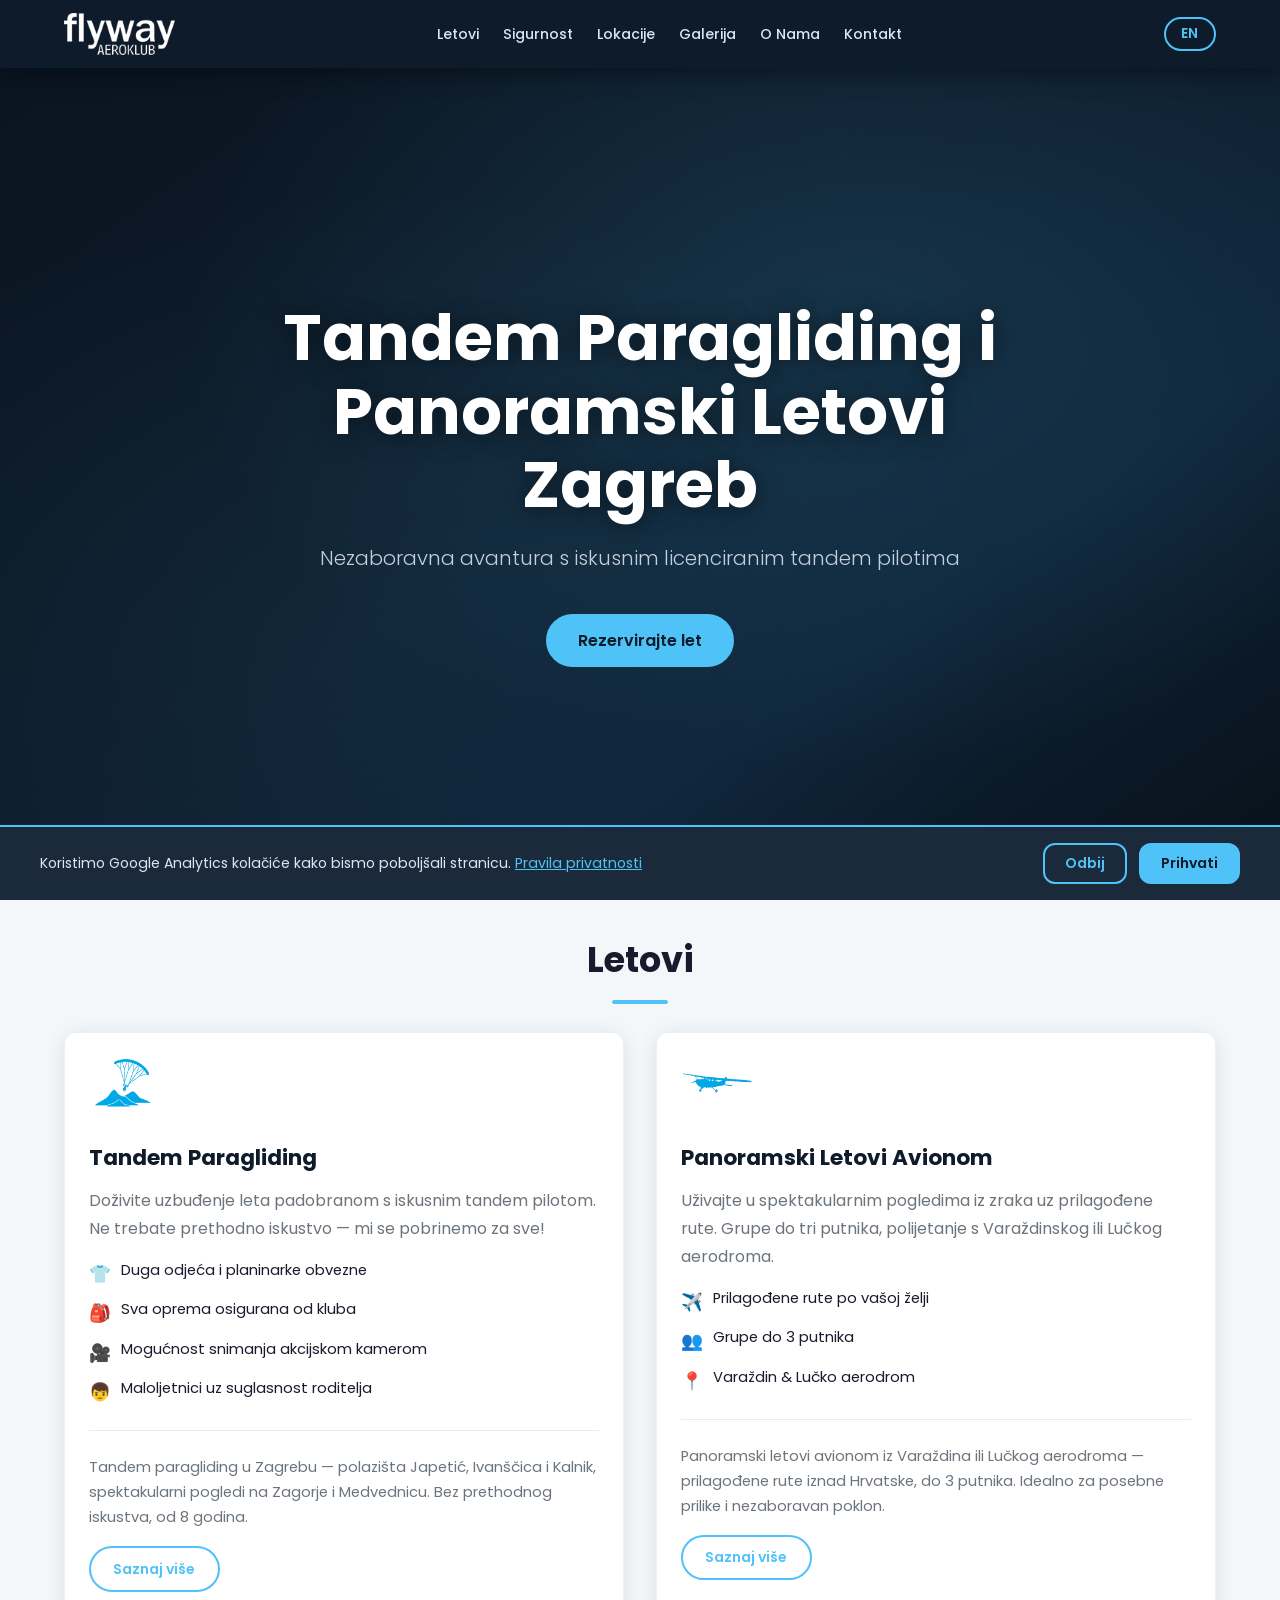
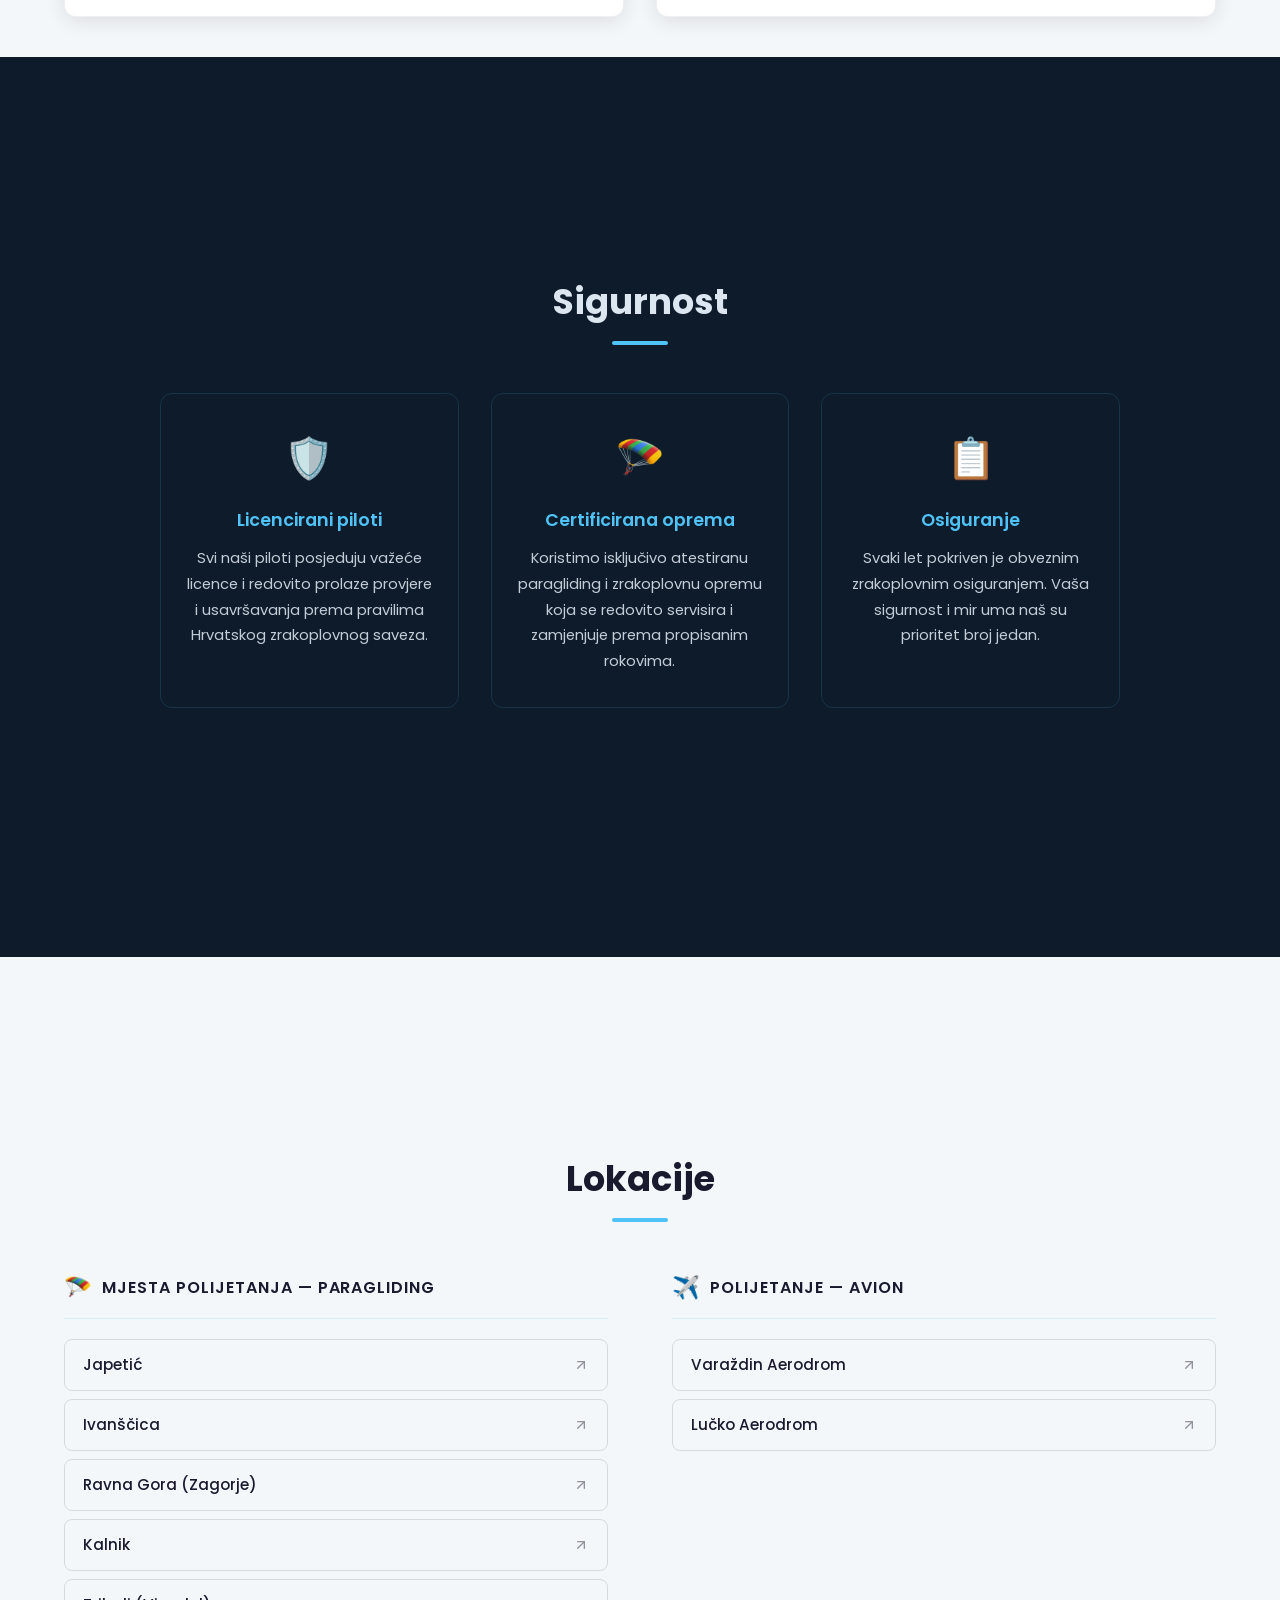
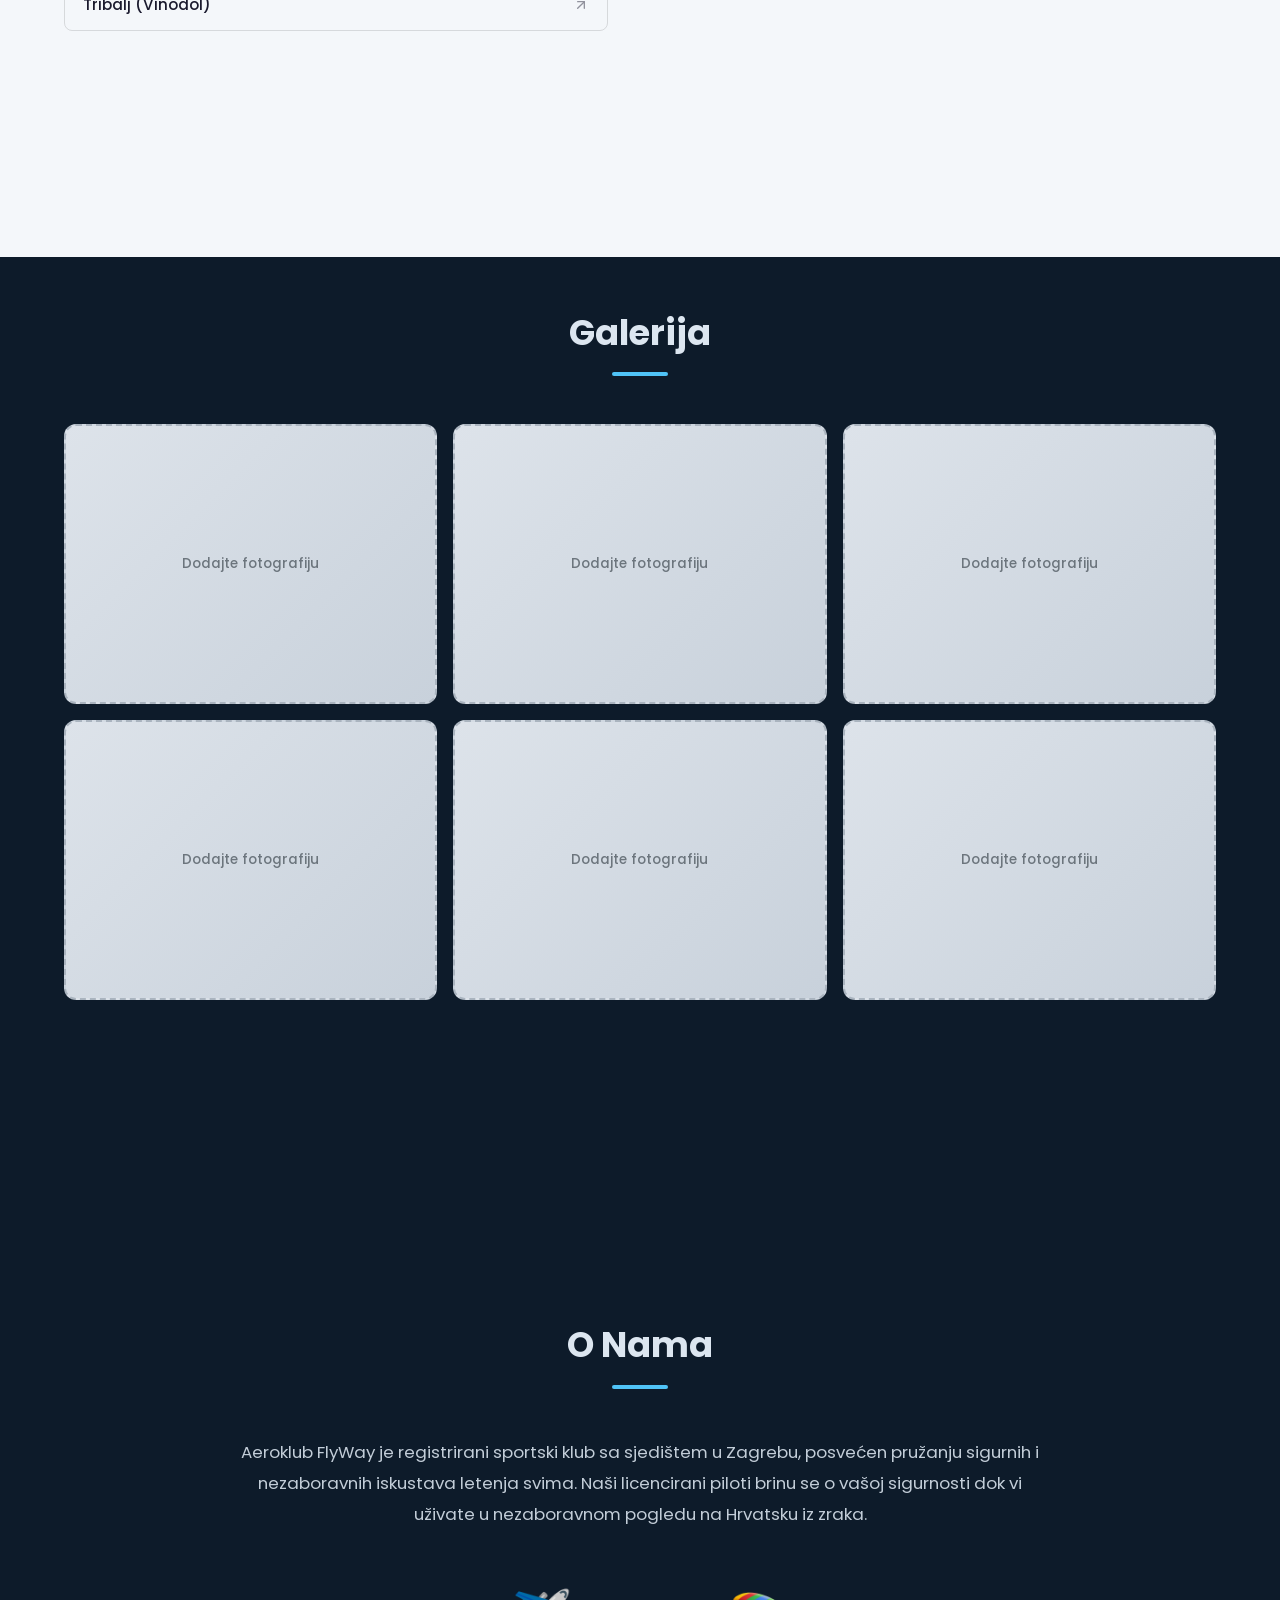
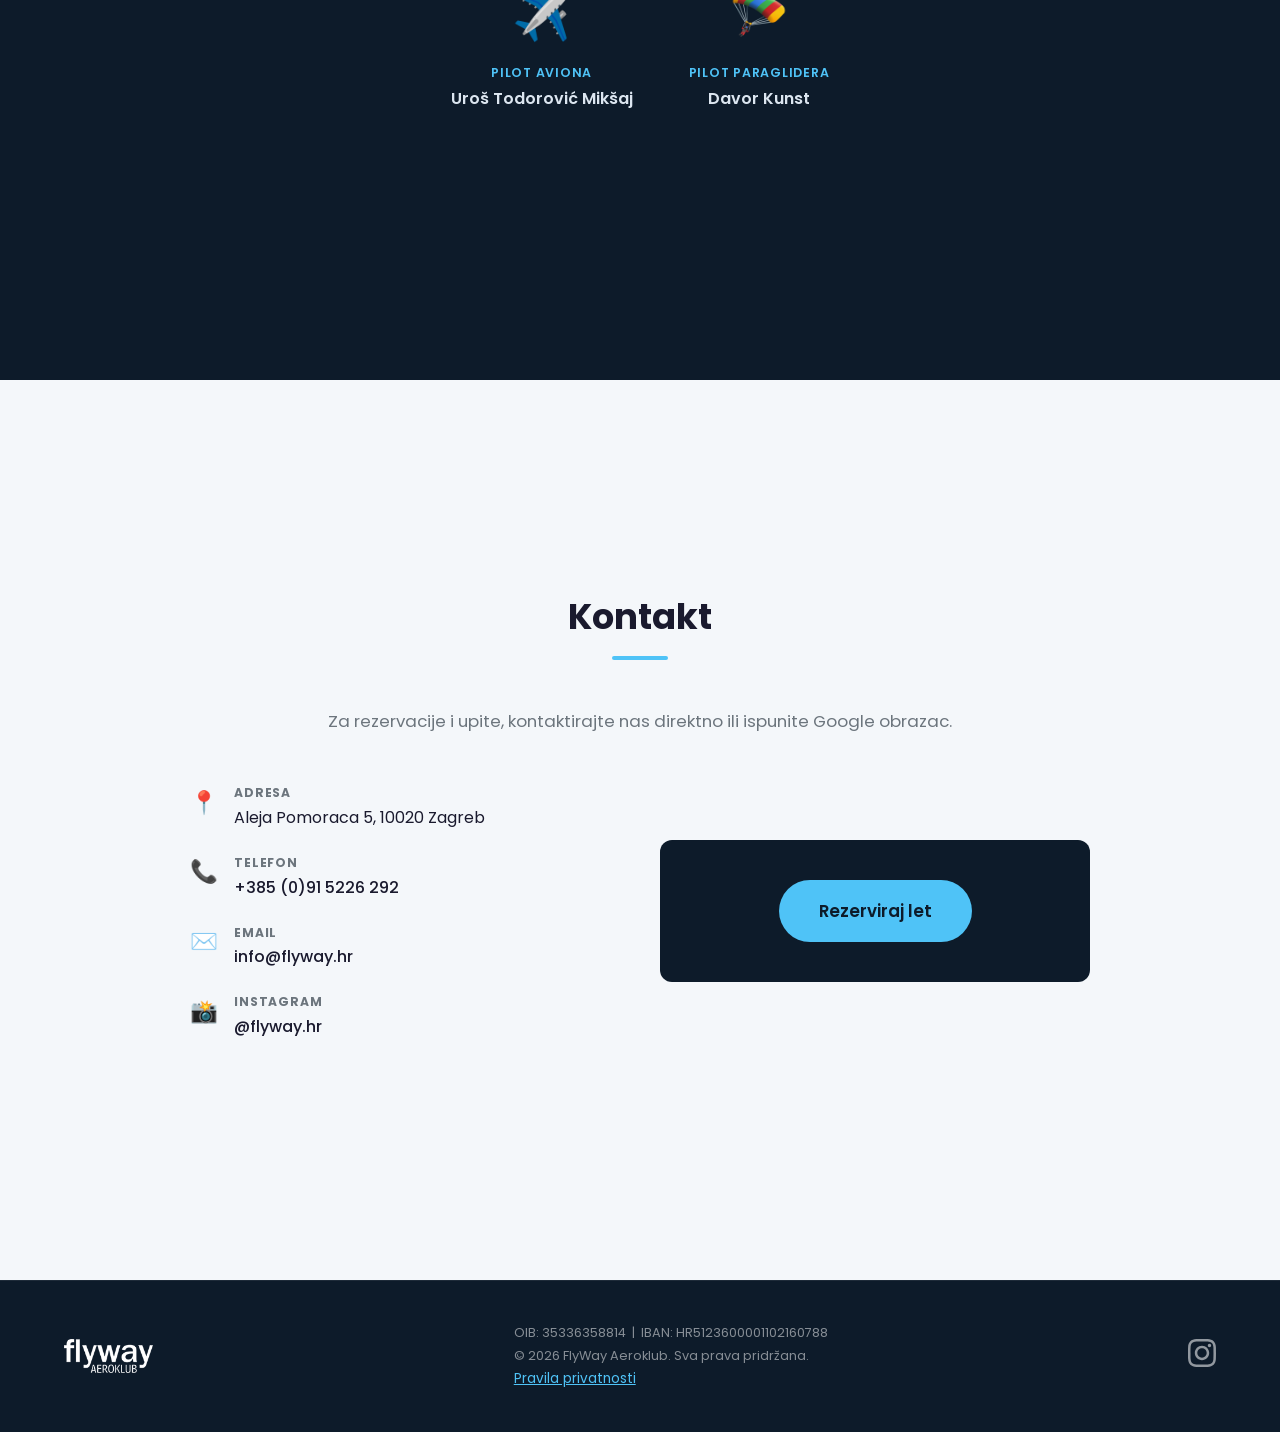
==== commit b1f2c3c0: "Add bilingual i18n, GDPR, SEO fixes, and content updates - Full HR/EN translation system in main.js " ====
--- a/index.html
+++ b/index.html
@@ -5,10 +5,12 @@
     <meta name="viewport" content="width=device-width, initial-scale=1.0">
 
     <!-- SEO Meta Tags -->
-    <title>FlyWay Aeroklub – Tandem Paragliding i Panoramski Letovi | Zagreb</title>
+    <title>FlyWay Aeroklub – Tandem Paragliding Zagreb | Panoramski Letovi Avionom</title>
     <meta name="description" content="FlyWay Aeroklub nudi tandem paragliding letove i panoramske letove avionom u Hrvatskoj. Polazišta: Japetić, Ivanščica, Kalnik, Varaždin, Lučko. Rezervirajte svoju avanturu!">
     <meta name="keywords" content="paragliding tandem Zagreb, panoramski letovi avionom Hrvatska, tandem paragliding, aeroklub Zagreb, letovi Japetić, letovi Ivanščica, paragliding Hrvatska">
     <meta name="robots" content="index, follow">
+    <meta name="geo.region" content="HR-01">
+    <meta name="geo.placename" content="Zagreb, Hrvatska">
     <link rel="canonical" href="https://www.flyway.hr/">
 
     <!-- Open Graph -->
@@ -30,6 +32,8 @@
     <link rel="preconnect" href="https://fonts.gstatic.com" crossorigin>
     <link href="https://fonts.googleapis.com/css2?family=Poppins:wght@300;400;500;600;700&display=swap" rel="stylesheet">
 
+    <link rel="icon" type="image/png" href="images/flyway_favicon.png">
+    <link rel="apple-touch-icon" href="images/flyway_favicon.png">
     <link rel="stylesheet" href="css/style.css">
 
     <!-- JSON-LD Structured Data -->
@@ -57,7 +61,7 @@
                     "contactType": "reservations"
                 },
                 "sameAs": [
-                    "https://www.instagram.com/paraglidingtandemcroatia"
+                    "https://www.instagram.com/flyway.hr"
                 ]
             },
             {
@@ -83,7 +87,7 @@
     <header class="site-header">
         <nav class="navbar" role="navigation" aria-label="Glavna navigacija">
             <a href="#home" class="nav-logo" aria-label="FlyWay Aeroklub - Početna">
-                <img src="images/fw_logo_white.png" alt="FlyWay Aeroklub logo" width="140" height="50">
+                <img src="images/fw_logo_white.png" alt="FlyWay Aeroklub – tandem paragliding i panoramski letovi Zagreb" width="140" height="50">
             </a>
 
             <button class="hamburger" id="hamburger" aria-label="Otvori izbornik" aria-expanded="false" aria-controls="nav-menu">
@@ -96,6 +100,7 @@
                 <li class="nav-desktop-only"><a href="#services" class="nav-link" data-i18n="nav_letovi">Letovi</a></li>
                 <li class="nav-mobile-only"><a href="#paragliding" class="nav-link" data-i18n="nav_paragliding">Tandem Paragliding</a></li>
                 <li class="nav-mobile-only"><a href="#airplane" class="nav-link" data-i18n="nav_airplane">Panoramski Letovi</a></li>
+                <li><a href="#safety" class="nav-link" data-i18n="nav_safety">Sigurnost</a></li>
                 <li><a href="#locations" class="nav-link" data-i18n="nav_locations">Lokacije</a></li>
                 <li><a href="#gallery" class="nav-link" data-i18n="nav_gallery">Galerija</a></li>
                 <li><a href="#about" class="nav-link" data-i18n="nav_about">O Nama</a></li>
@@ -113,7 +118,7 @@
         <!-- HERO -->
         <section id="home" class="hero" aria-label="Hero">
             <div class="hero-content">
-                <h1 data-i18n="hero_headline">Doživite slobodu leta</h1>
+                <h1 data-i18n="hero_headline">Tandem Paragliding i Panoramski Letovi Zagreb</h1>
                 <p class="hero-sub" data-i18n="hero_sub">Nezaboravna avantura s iskusnim licenciranim tandem pilotima</p>
                 <a href="#contact" class="btn btn-primary" data-i18n="hero_cta">Rezervirajte let</a>
             </div>
@@ -122,13 +127,13 @@
         <!-- SERVICES -->
         <section id="services" class="section section-light" aria-labelledby="services-heading">
             <div class="container">
-                <h2 id="services-heading" class="section-title" data-i18n="services_title">Naše usluge</h2>
+                <h2 id="services-heading" class="section-title" data-i18n="services_title">Letovi</h2>
                 <div class="services-grid">
 
                     <!-- Paragliding -->
                     <article id="paragliding" class="service-card" aria-labelledby="para-heading">
                         <div class="service-icon">
-                            <img src="images/paraglider_p.png" alt="Paragliding ikona" width="80" height="80">
+                            <img src="images/paraglider_p.png" alt="Tandem paragliding ikona – letovi iz Japetića i Ivanščice" width="80" height="80">
                         </div>
                         <h3 id="para-heading" data-i18n="para_title">Tandem Paragliding</h3>
                         <p data-i18n="para_desc">Doživite uzbuđenje leta padobranom s iskusnim tandem pilotom. Ne trebate prethodno iskustvo — mi se pobrinemo za sve!</p>
@@ -138,12 +143,17 @@
                             <li><span class="detail-icon" aria-hidden="true">🎥</span><span data-i18n="detail_video">Mogućnost snimanja akcijskom kamerom</span></li>
                             <li><span class="detail-icon" aria-hidden="true">👦</span><span data-i18n="detail_minors">Maloljetnici uz suglasnost roditelja</span></li>
                         </ul>
+                        <div class="service-extra">
+                            <!-- Future standalone page: /paragliding-zagreb -->
+                            <p data-i18n="para_extra1">Tandem paragliding u Zagrebu — polazišta Japetić, Ivanščica i Kalnik, spektakularni pogledi na Zagorje i Medvednicu. Bez prethodnog iskustva, od 8 godina.</p>
+                            <a href="paragliding-zagreb.html" class="btn btn-secondary-outline" data-i18n="para_more">Saznaj više</a>
+                        </div>
                     </article>
 
                     <!-- Airplane Tours -->
                     <article id="airplane" class="service-card" aria-labelledby="air-heading">
                         <div class="service-icon">
-                            <img src="images/avion.png" alt="Avion ikona" width="80" height="80">
+                            <img src="images/avion.png" alt="Panoramski letovi avionom ikona – Varaždin i Lučko aerodrom" width="80" height="80">
                         </div>
                         <h3 id="air-heading" data-i18n="air_title">Panoramski Letovi Avionom</h3>
                         <p data-i18n="air_desc">Uživajte u spektakularnim pogledima iz zraka uz prilagođene rute. Grupe do tri putnika, polijetanje s Varaždinskog ili Lučkog aerodroma.</p>
@@ -152,14 +162,43 @@
                             <li><span class="detail-icon" aria-hidden="true">👥</span><span data-i18n="air_detail2">Grupe do 3 putnika</span></li>
                             <li><span class="detail-icon" aria-hidden="true">📍</span><span data-i18n="air_detail3">Varaždin & Lučko aerodrom</span></li>
                         </ul>
+                        <div class="service-extra">
+                            <!-- Future standalone page: /panoramski-let-avionom -->
+                            <p data-i18n="air_extra1">Panoramski letovi avionom iz Varaždina ili Lučkog aerodroma — prilagođene rute iznad Hrvatske, do 3 putnika. Idealno za posebne prilike i nezaboravan poklon.</p>
+                            <a href="panoramski-let-avionom.html" class="btn btn-secondary-outline" data-i18n="air_more">Saznaj više</a>
+                        </div>
                     </article>
 
                 </div>
             </div>
         </section>
 
+        <!-- SAFETY -->
+        <section id="safety" class="section section-dark" aria-labelledby="safety-heading">
+            <div class="container">
+                <h2 id="safety-heading" class="section-title" data-i18n="safety_title">Sigurnost</h2>
+                <div class="safety-grid">
+                    <div class="safety-item">
+                        <div class="safety-icon" aria-hidden="true">🛡️</div>
+                        <h3 data-i18n="safety_licensed_title">Licencirani piloti</h3>
+                        <p data-i18n="safety_licensed_desc">Svi naši piloti posjeduju važeće licence i redovito prolaze provjere i usavršavanja prema pravilima Hrvatskog zrakoplovnog saveza.</p>
+                    </div>
+                    <div class="safety-item">
+                        <div class="safety-icon" aria-hidden="true">🪂</div>
+                        <h3 data-i18n="safety_equipment_title">Certificirana oprema</h3>
+                        <p data-i18n="safety_equipment_desc">Koristimo isključivo atestiranu paragliding i zrakoplovnu opremu koja se redovito servisira i zamjenjuje prema propisanim rokovima.</p>
+                    </div>
+                    <div class="safety-item">
+                        <div class="safety-icon" aria-hidden="true">📋</div>
+                        <h3 data-i18n="safety_insurance_title">Osiguranje</h3>
+                        <p data-i18n="safety_insurance_desc">Svaki let pokriven je obveznim zrakoplovnim osiguranjem. Vaša sigurnost i mir uma naš su prioritet broj jedan.</p>
+                    </div>
+                </div>
+            </div>
+        </section>
+
         <!-- LOCATIONS -->
-        <section id="locations" class="section section-dark" aria-labelledby="locations-heading">
+        <section id="locations" class="section section-light" aria-labelledby="locations-heading">
             <div class="container">
                 <h2 id="locations-heading" class="section-title" data-i18n="locations_title">Lokacije</h2>
                 <div class="locations-grid">
@@ -170,23 +209,23 @@
                             <h3 data-i18n="locations_para_heading">Mjesta polijetanja — Paragliding</h3>
                         </div>
                         <ul class="location-cards">
-                            <li><a href="https://maps.google.com/?q=Japetić+paragliding+Samobor" target="_blank" rel="noopener noreferrer" class="location-card">
+                            <li><a href="https://maps.app.goo.gl/WNcV5vKJo7GmSqnL9" target="_blank" rel="noopener noreferrer" class="location-card">
                                 <span class="loc-name">Japetić</span>
                                 <svg class="loc-arrow" width="16" height="16" viewBox="0 0 24 24" fill="none" stroke="currentColor" stroke-width="2" stroke-linecap="round" stroke-linejoin="round" aria-hidden="true"><path d="M7 17L17 7"/><path d="M7 7h10v10"/></svg>
                             </a></li>
-                            <li><a href="https://maps.google.com/?q=Ivanščica+paragliding+Hrvatska" target="_blank" rel="noopener noreferrer" class="location-card">
+                            <li><a href="https://maps.app.goo.gl/DP7WxaT5oBAkoyiM8" target="_blank" rel="noopener noreferrer" class="location-card">
                                 <span class="loc-name">Ivanščica</span>
                                 <svg class="loc-arrow" width="16" height="16" viewBox="0 0 24 24" fill="none" stroke="currentColor" stroke-width="2" stroke-linecap="round" stroke-linejoin="round" aria-hidden="true"><path d="M7 17L17 7"/><path d="M7 7h10v10"/></svg>
                             </a></li>
-                            <li><a href="https://maps.google.com/?q=Ravna+Gora+Zagorje+paragliding" target="_blank" rel="noopener noreferrer" class="location-card">
+                            <li><a href="https://maps.app.goo.gl/jG7msH3N1afyZURn9" target="_blank" rel="noopener noreferrer" class="location-card">
                                 <span class="loc-name">Ravna Gora (Zagorje)</span>
                                 <svg class="loc-arrow" width="16" height="16" viewBox="0 0 24 24" fill="none" stroke="currentColor" stroke-width="2" stroke-linecap="round" stroke-linejoin="round" aria-hidden="true"><path d="M7 17L17 7"/><path d="M7 7h10v10"/></svg>
                             </a></li>
-                            <li><a href="https://maps.google.com/?q=Kalnik+paragliding+Hrvatska" target="_blank" rel="noopener noreferrer" class="location-card">
+                            <li><a href="https://maps.app.goo.gl/RLe3CD22jvQFApmW9" target="_blank" rel="noopener noreferrer" class="location-card">
                                 <span class="loc-name">Kalnik</span>
                                 <svg class="loc-arrow" width="16" height="16" viewBox="0 0 24 24" fill="none" stroke="currentColor" stroke-width="2" stroke-linecap="round" stroke-linejoin="round" aria-hidden="true"><path d="M7 17L17 7"/><path d="M7 7h10v10"/></svg>
                             </a></li>
-                            <li><a href="https://maps.google.com/?q=Tribalj+Vinodol+paragliding" target="_blank" rel="noopener noreferrer" class="location-card">
+                            <li><a href="https://maps.app.goo.gl/dRtYtPwwd5zsiYR27" target="_blank" rel="noopener noreferrer" class="location-card">
                                 <span class="loc-name">Tribalj (Vinodol)</span>
                                 <svg class="loc-arrow" width="16" height="16" viewBox="0 0 24 24" fill="none" stroke="currentColor" stroke-width="2" stroke-linecap="round" stroke-linejoin="round" aria-hidden="true"><path d="M7 17L17 7"/><path d="M7 7h10v10"/></svg>
                             </a></li>
@@ -199,11 +238,11 @@
                             <h3 data-i18n="locations_air_heading">Polijetanje — Avion</h3>
                         </div>
                         <ul class="location-cards">
-                            <li><a href="https://maps.google.com/?q=Aerodrom+Varaždin+LDVA" target="_blank" rel="noopener noreferrer" class="location-card">
+                            <li><a href="https://maps.app.goo.gl/fCzYF7hV7f4VvDzJ8" target="_blank" rel="noopener noreferrer" class="location-card">
                                 <span class="loc-name" data-i18n="loc_varazdin">Varaždin Aerodrom</span>
                                 <svg class="loc-arrow" width="16" height="16" viewBox="0 0 24 24" fill="none" stroke="currentColor" stroke-width="2" stroke-linecap="round" stroke-linejoin="round" aria-hidden="true"><path d="M7 17L17 7"/><path d="M7 7h10v10"/></svg>
                             </a></li>
-                            <li><a href="https://maps.google.com/?q=Aerodrom+Lučko+Zagreb" target="_blank" rel="noopener noreferrer" class="location-card">
+                            <li><a href="https://maps.app.goo.gl/y8bR3Hvhhawu7wzm7" target="_blank" rel="noopener noreferrer" class="location-card">
                                 <span class="loc-name" data-i18n="loc_lucko">Lučko Aerodrom</span>
                                 <svg class="loc-arrow" width="16" height="16" viewBox="0 0 24 24" fill="none" stroke="currentColor" stroke-width="2" stroke-linecap="round" stroke-linejoin="round" aria-hidden="true"><path d="M7 17L17 7"/><path d="M7 7h10v10"/></svg>
                             </a></li>
@@ -215,13 +254,10 @@
         </section>
 
         <!-- GALLERY -->
-        <section id="gallery" class="section section-light" aria-labelledby="gallery-heading">
+        <section id="gallery" class="section section-dark" aria-labelledby="gallery-heading">
             <div class="container">
                 <h2 id="gallery-heading" class="section-title" data-i18n="gallery_title">Galerija</h2>
                 <div class="gallery-grid">
-                    <!-- TODO: Replace each placeholder div with a real <img> tag:
-                         <img src="images/photo1.jpg" alt="Tandem paragliding iznad Japetića" loading="lazy">
-                    -->
                     <div class="gallery-placeholder"><span data-i18n="gallery_placeholder">Dodajte fotografiju</span></div>
                     <div class="gallery-placeholder"><span data-i18n="gallery_placeholder">Dodajte fotografiju</span></div>
                     <div class="gallery-placeholder"><span data-i18n="gallery_placeholder">Dodajte fotografiju</span></div>
@@ -286,7 +322,7 @@
                             <span class="contact-icon" aria-hidden="true">📸</span>
                             <div>
                                 <strong>Instagram</strong>
-                                <a href="https://www.instagram.com/paraglidingtandemcroatia" target="_blank" rel="noopener noreferrer">@paraglidingtandemcroatia</a>
+                                <a href="https://www.instagram.com/flyway.hr" target="_blank" rel="noopener noreferrer">@flyway.hr</a>
                             </div>
                         </div>
                     </address>
@@ -307,14 +343,15 @@
     <footer class="site-footer" role="contentinfo">
         <div class="container footer-inner">
             <div class="footer-logo">
-                <img src="images/fw_logo_white.png" alt="FlyWay Aeroklub logo" width="120" height="43">
+                <img src="images/fw_logo_white.png" alt="FlyWay Aeroklub – tandem paragliding i panoramski letovi Zagreb" width="120" height="43">
             </div>
             <div class="footer-info">
                 <p>OIB: 35336358814 &nbsp;|&nbsp; IBAN: HR5123600001102160788</p>
                 <p>&copy; <span id="year"></span> FlyWay Aeroklub. <span data-i18n="footer_rights">Sva prava pridržana.</span></p>
+                <p><a href="pravila-privatnosti.html" style="color:var(--color-accent); text-decoration:underline; font-size:0.85rem;">Pravila privatnosti</a></p>
             </div>
             <div class="footer-social">
-                <a href="https://www.instagram.com/paraglidingtandemcroatia" target="_blank" rel="noopener noreferrer" aria-label="FlyWay na Instagramu">
+                <a href="https://www.instagram.com/flyway.hr" target="_blank" rel="noopener noreferrer" aria-label="FlyWay na Instagramu">
                     <svg width="28" height="28" viewBox="0 0 24 24" fill="currentColor" aria-hidden="true">
                         <path d="M12 2.163c3.204 0 3.584.012 4.85.07 3.252.148 4.771 1.691 4.919 4.919.058 1.265.069 1.645.069 4.849 0 3.205-.012 3.584-.069 4.849-.149 3.225-1.664 4.771-4.919 4.919-1.266.058-1.644.07-4.85.07-3.204 0-3.584-.012-4.849-.07-3.26-.149-4.771-1.699-4.919-4.92-.058-1.265-.07-1.644-.07-4.849 0-3.204.013-3.583.07-4.849.149-3.227 1.664-4.771 4.919-4.919 1.266-.057 1.645-.069 4.849-.069zm0-2.163c-3.259 0-3.667.014-4.947.072-4.358.2-6.78 2.618-6.98 6.98-.059 1.281-.073 1.689-.073 4.948 0 3.259.014 3.668.072 4.948.2 4.358 2.618 6.78 6.98 6.98 1.281.058 1.689.072 4.948.072 3.259 0 3.668-.014 4.948-.072 4.354-.2 6.782-2.618 6.979-6.98.059-1.28.073-1.689.073-4.948 0-3.259-.014-3.667-.072-4.947-.196-4.354-2.617-6.78-6.979-6.98-1.281-.059-1.69-.073-4.949-.073zm0 5.838c-3.403 0-6.162 2.759-6.162 6.162s2.759 6.163 6.162 6.163 6.162-2.759 6.162-6.163c0-3.403-2.759-6.162-6.162-6.162zm0 10.162c-2.209 0-4-1.79-4-4 0-2.209 1.791-4 4-4s4 1.791 4 4c0 2.21-1.791 4-4 4zm6.406-11.845c-.796 0-1.441.645-1.441 1.44s.645 1.44 1.441 1.44c.795 0 1.439-.645 1.439-1.44s-.644-1.44-1.439-1.44z"/>
                     </svg>
@@ -323,6 +360,18 @@
         </div>
     </footer>
 
+    <!-- Cookie Consent Banner -->
+    <div id="cookie-banner" class="cookie-banner" role="dialog" aria-label="Obavijest o kolačićima" hidden>
+        <div class="cookie-banner-inner">
+            <p class="cookie-text">Koristimo Google Analytics kolačiće kako bismo poboljšali stranicu. <a href="pravila-privatnosti.html">Pravila privatnosti</a></p>
+            <div class="cookie-actions">
+                <button id="cookie-decline" class="btn-cookie btn-cookie-decline">Odbij</button>
+                <button id="cookie-accept"  class="btn-cookie btn-cookie-accept">Prihvati</button>
+            </div>
+        </div>
+    </div>
+
     <script src="js/main.js"></script>
+    <script src="js/cookies.js"></script>
 </body>
 </html>
--- a/css/style.css
+++ b/css/style.css
@@ -570,11 +570,26 @@
     .nav-desktop-only { display: list-item; }
     .nav-mobile-only  { display: none; }
 
+    .section { padding: 3rem 0 5rem; }
+    #services { padding: 2rem 0 2.5rem; }
+    #services .section-title { margin-bottom: 1.75rem; }
+
+    .service-card       { padding: 1.5rem; }
+    .service-icon       { margin-bottom: 0.75rem; }
+    .service-card > p   { margin-bottom: 1rem; }
+    .service-extra      { margin-top: 1rem; padding-top: 1rem; gap: 0.6rem; }
+
     .services-grid         { grid-template-columns: repeat(2, 1fr); }
     .locations-grid        { grid-template-columns: repeat(2, 1fr); gap: 4rem; }
     .gallery-grid          { grid-template-columns: repeat(3, 1fr); }
     .contact-grid          { grid-template-columns: 1fr 1fr; align-items: center; }
     .footer-inner          { flex-direction: row; justify-content: space-between; text-align: left; }
+
+    #safety, #locations, #about, #contact {
+        min-height: 100vh;
+        display: flex;
+        align-items: center;
+    }
 }
 
 /* ===========================
@@ -615,3 +630,209 @@
 
     .team-grid { gap: 2rem; }
 }
+
+/* ===========================
+   SERVICE EXTRA
+   =========================== */
+.service-extra {
+    margin-top: 1.5rem;
+    padding-top: 1.5rem;
+    border-top: 1px solid rgba(0,0,0,0.08);
+    display: flex;
+    flex-direction: column;
+    gap: 0.75rem;
+}
+
+.service-extra p {
+    font-size: 0.92rem;
+    color: var(--color-text-muted);
+    line-height: 1.7;
+}
+
+.btn-secondary-outline {
+    display: inline-block;
+    padding: 0.6rem 1.4rem;
+    border-radius: 50px;
+    border: 2px solid var(--color-accent);
+    color: var(--color-accent);
+    font-weight: 600;
+    font-size: 0.88rem;
+    transition: var(--transition);
+    align-self: flex-start;
+    margin-top: 0.25rem;
+}
+
+.btn-secondary-outline:hover,
+.btn-secondary-outline:focus-visible {
+    background: var(--color-accent);
+    color: var(--color-dark);
+    outline: 3px solid var(--color-accent-hover);
+    outline-offset: 2px;
+}
+
+/* ===========================
+   SAFETY
+   =========================== */
+.safety-grid {
+    display: grid;
+    grid-template-columns: 1fr;
+    gap: 2rem;
+    max-width: 960px;
+    margin: 0 auto;
+}
+
+.safety-item {
+    text-align: center;
+    padding: 2rem 1.5rem;
+    border-radius: var(--radius);
+    border: 1px solid rgba(79,195,247,0.15);
+}
+
+.safety-icon { font-size: 2.5rem; margin-bottom: 1rem; }
+
+.safety-item h3 {
+    font-size: 1.1rem;
+    font-weight: 600;
+    color: var(--color-accent);
+    margin-bottom: 0.75rem;
+}
+
+.safety-item p {
+    font-size: 0.92rem;
+    color: var(--color-text-light);
+    line-height: 1.75;
+    opacity: 0.88;
+}
+
+@media (min-width: 768px) {
+    .safety-grid { grid-template-columns: repeat(3, 1fr); }
+}
+
+/* Context-aware text colors for reused components */
+/* Route cards (panoramski – rute i destinacije) */
+.route-card {
+    display: flex;
+    flex-direction: column;
+    gap: 0.3rem;
+    padding: 0.9rem 1.1rem;
+    border-radius: 8px;
+    border: 1px solid rgba(79,195,247,0.15);
+}
+.route-name {
+    font-weight: 600;
+    font-size: 0.95rem;
+    color: var(--color-accent);
+}
+.route-desc {
+    font-size: 0.85rem;
+    color: var(--color-text-light);
+    opacity: 0.82;
+    line-height: 1.5;
+}
+
+.section-light .about-content > p  { color: var(--color-text-muted); }
+.section-dark  .service-details li  { color: var(--color-text-light); }
+.section-light .location-card       { color: var(--color-text-dark); border-color: rgba(0,0,0,0.12); }
+.section-light .location-card:hover { color: var(--color-accent); border-color: rgba(79,195,247,0.45); }
+.section-light .location-group-header h3 { color: var(--color-text-dark); }
+
+/* ===========================
+   FAQ
+   =========================== */
+.faq-list {
+    max-width: 760px;
+    margin: 0 auto;
+    display: flex;
+    flex-direction: column;
+}
+
+.faq-item {
+    padding: 1.5rem 0;
+    border-bottom: 1px solid rgba(79,195,247,0.15);
+}
+
+.faq-item:first-child { border-top: 1px solid rgba(79,195,247,0.15); }
+
+.faq-question {
+    font-size: 1rem;
+    font-weight: 600;
+    color: var(--color-accent);
+    margin-bottom: 0.5rem;
+}
+
+.faq-answer {
+    font-size: 0.95rem;
+    line-height: 1.75;
+    opacity: 0.88;
+}
+
+/* ===========================
+   Cookie Consent Banner
+   =========================== */
+.cookie-banner {
+    position: fixed;
+    bottom: 0;
+    left: 0;
+    right: 0;
+    background: var(--color-dark-2);
+    border-top: 2px solid var(--color-accent);
+    z-index: 9999;
+    padding: 1rem 1.5rem;
+}
+
+.cookie-banner-inner {
+    max-width: var(--max-w);
+    margin: 0 auto;
+    display: flex;
+    align-items: center;
+    gap: 1.5rem;
+    flex-wrap: wrap;
+}
+
+.cookie-text {
+    flex: 1;
+    color: var(--color-text-light);
+    font-size: 0.88rem;
+    line-height: 1.5;
+}
+
+.cookie-text a {
+    color: var(--color-accent);
+    text-decoration: underline;
+}
+
+.cookie-actions {
+    display: flex;
+    gap: 0.75rem;
+    flex-shrink: 0;
+}
+
+.btn-cookie {
+    padding: 0.5rem 1.25rem;
+    border-radius: var(--radius);
+    font-family: var(--font);
+    font-size: 0.88rem;
+    font-weight: 600;
+    cursor: pointer;
+    border: 2px solid var(--color-accent);
+    transition: var(--transition);
+}
+
+.btn-cookie-accept {
+    background: var(--color-accent);
+    color: var(--color-dark);
+}
+
+.btn-cookie-accept:hover {
+    background: var(--color-accent-hover);
+    border-color: var(--color-accent-hover);
+}
+
+.btn-cookie-decline {
+    background: transparent;
+    color: var(--color-accent);
+}
+
+.btn-cookie-decline:hover {
+    background: rgba(79,195,247,0.1);
+}
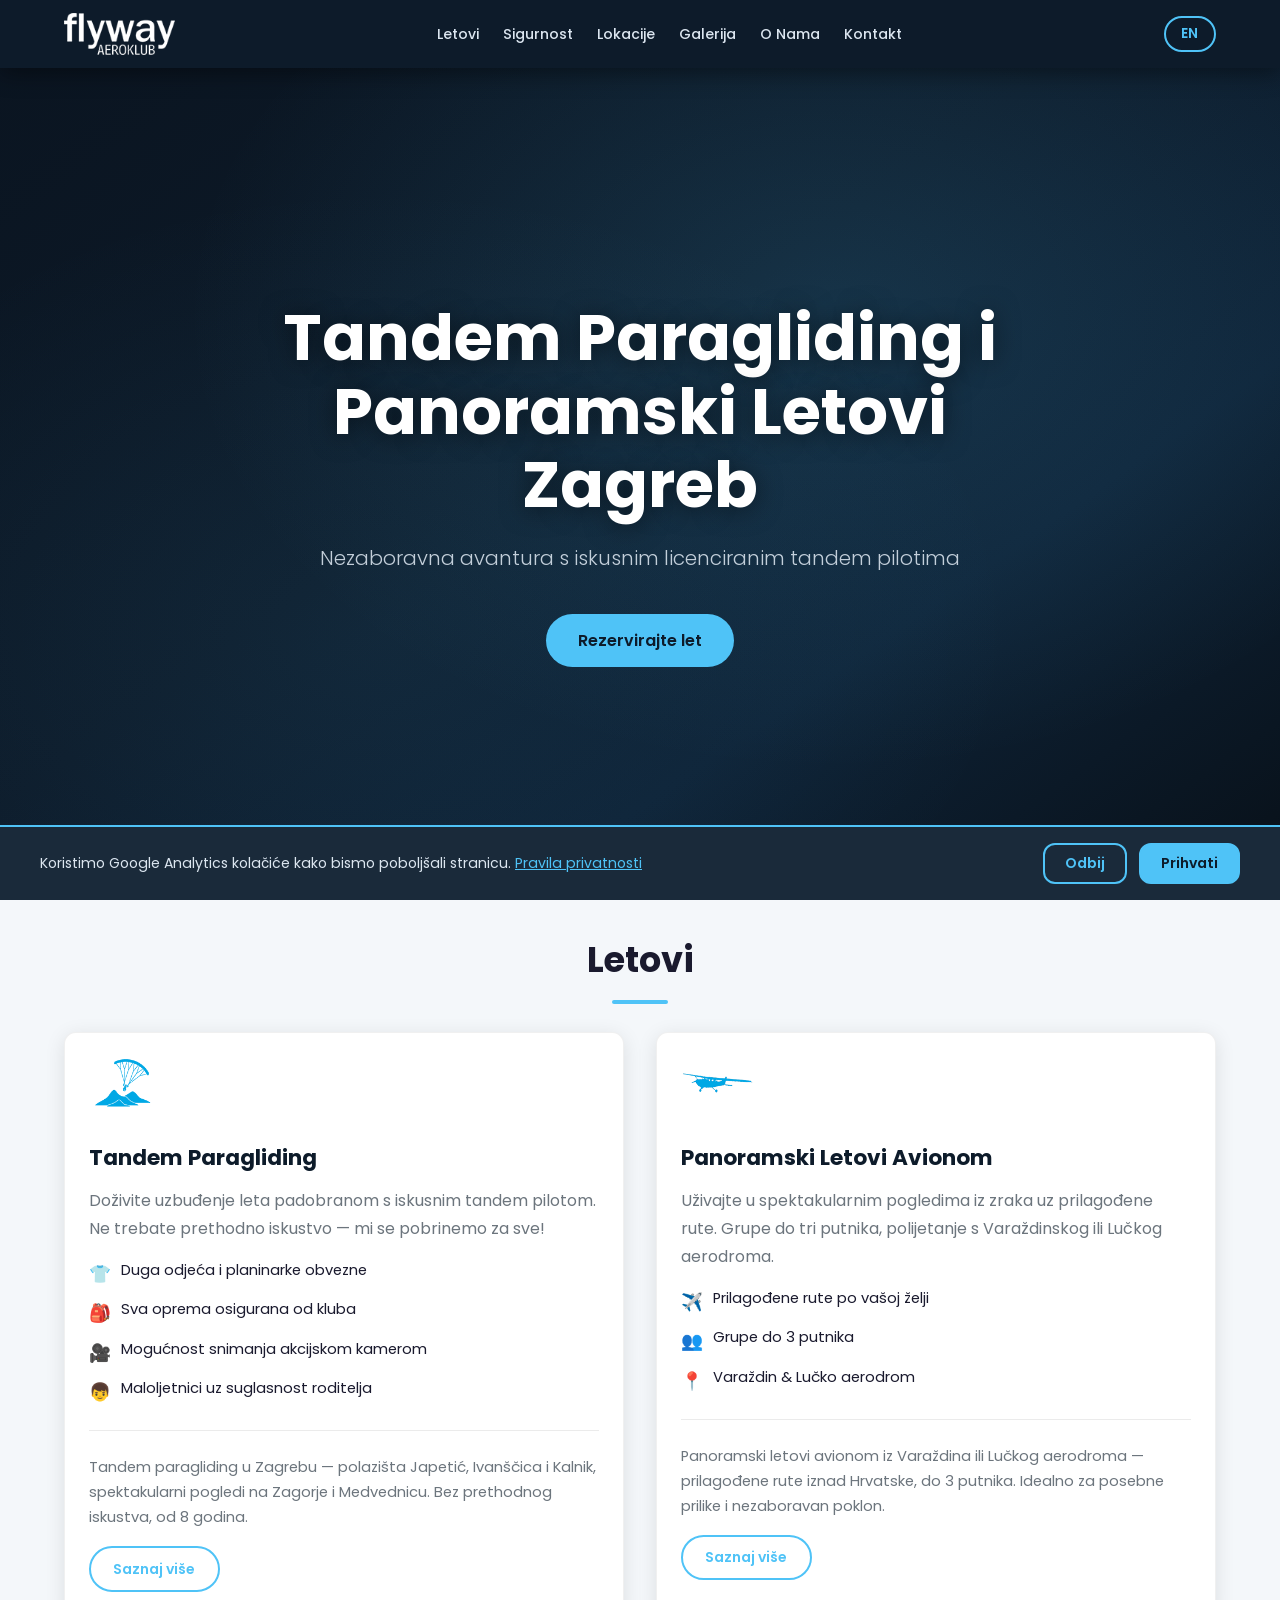
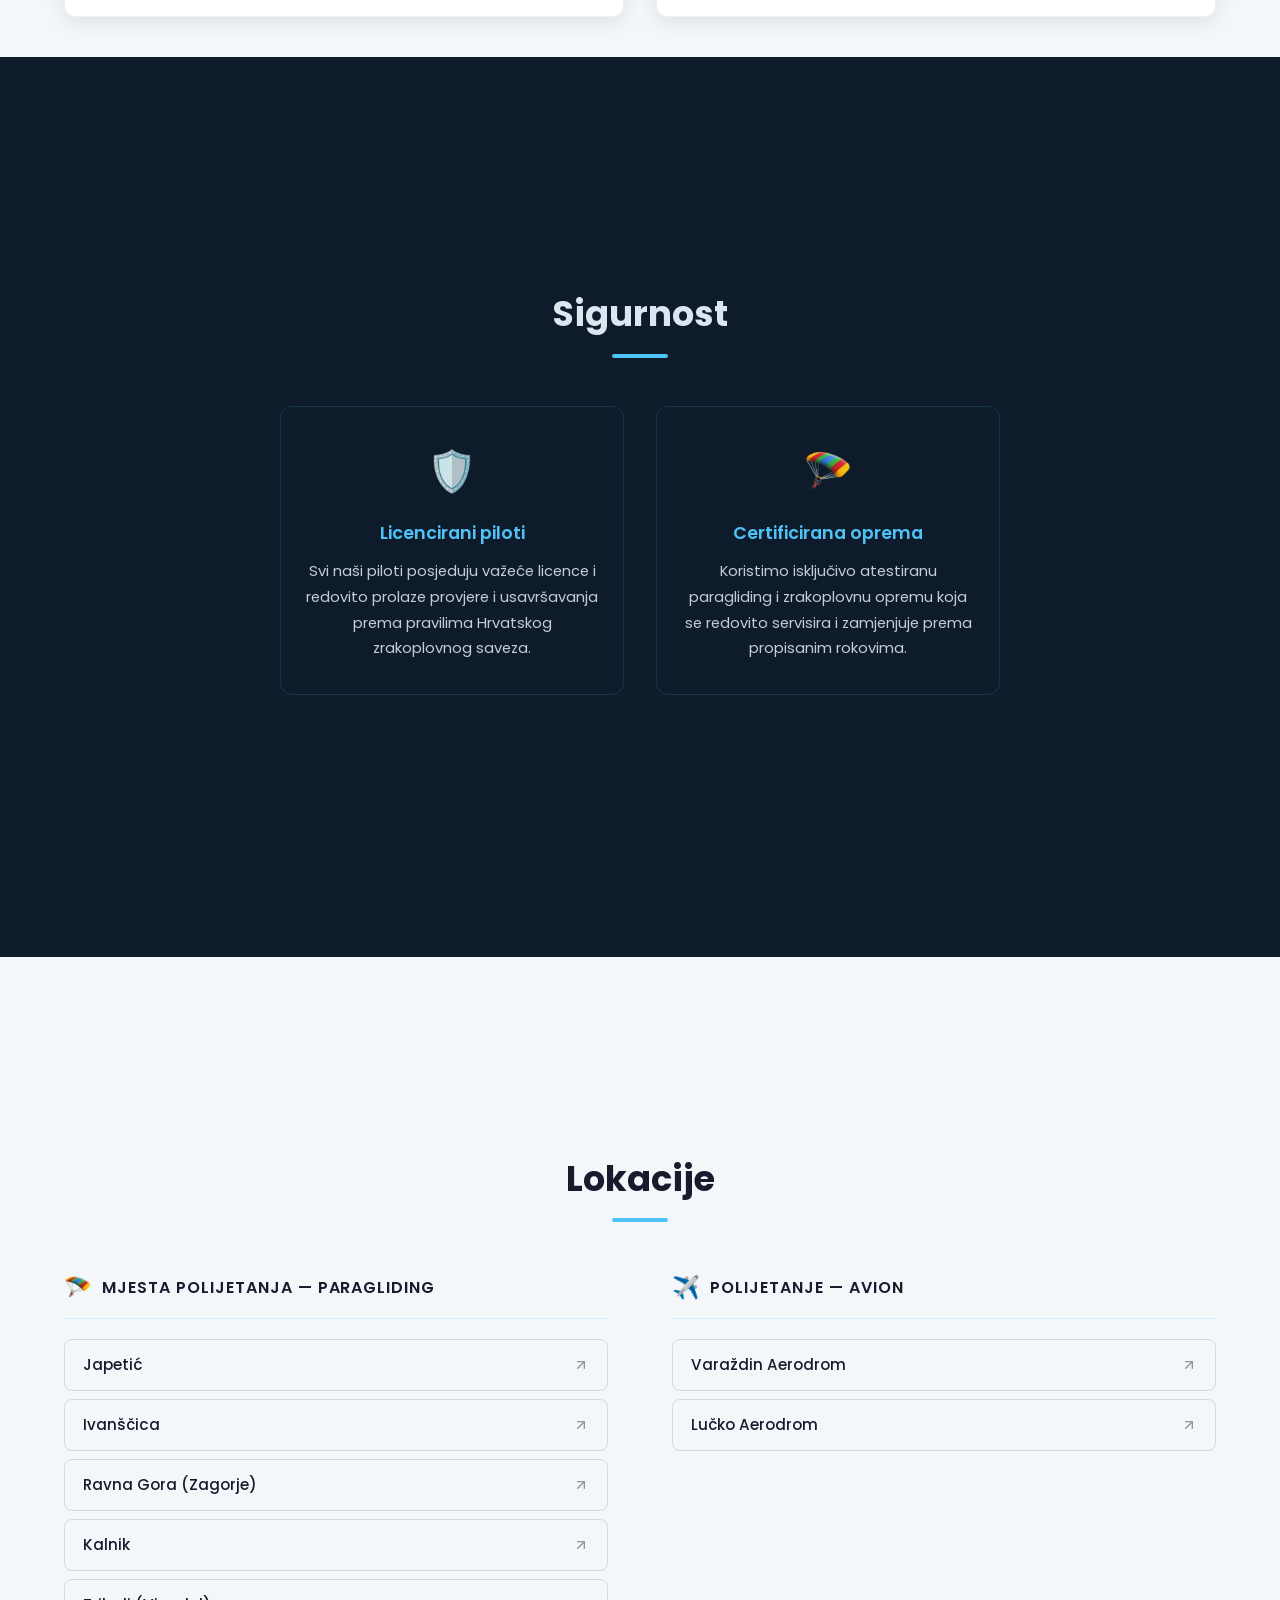
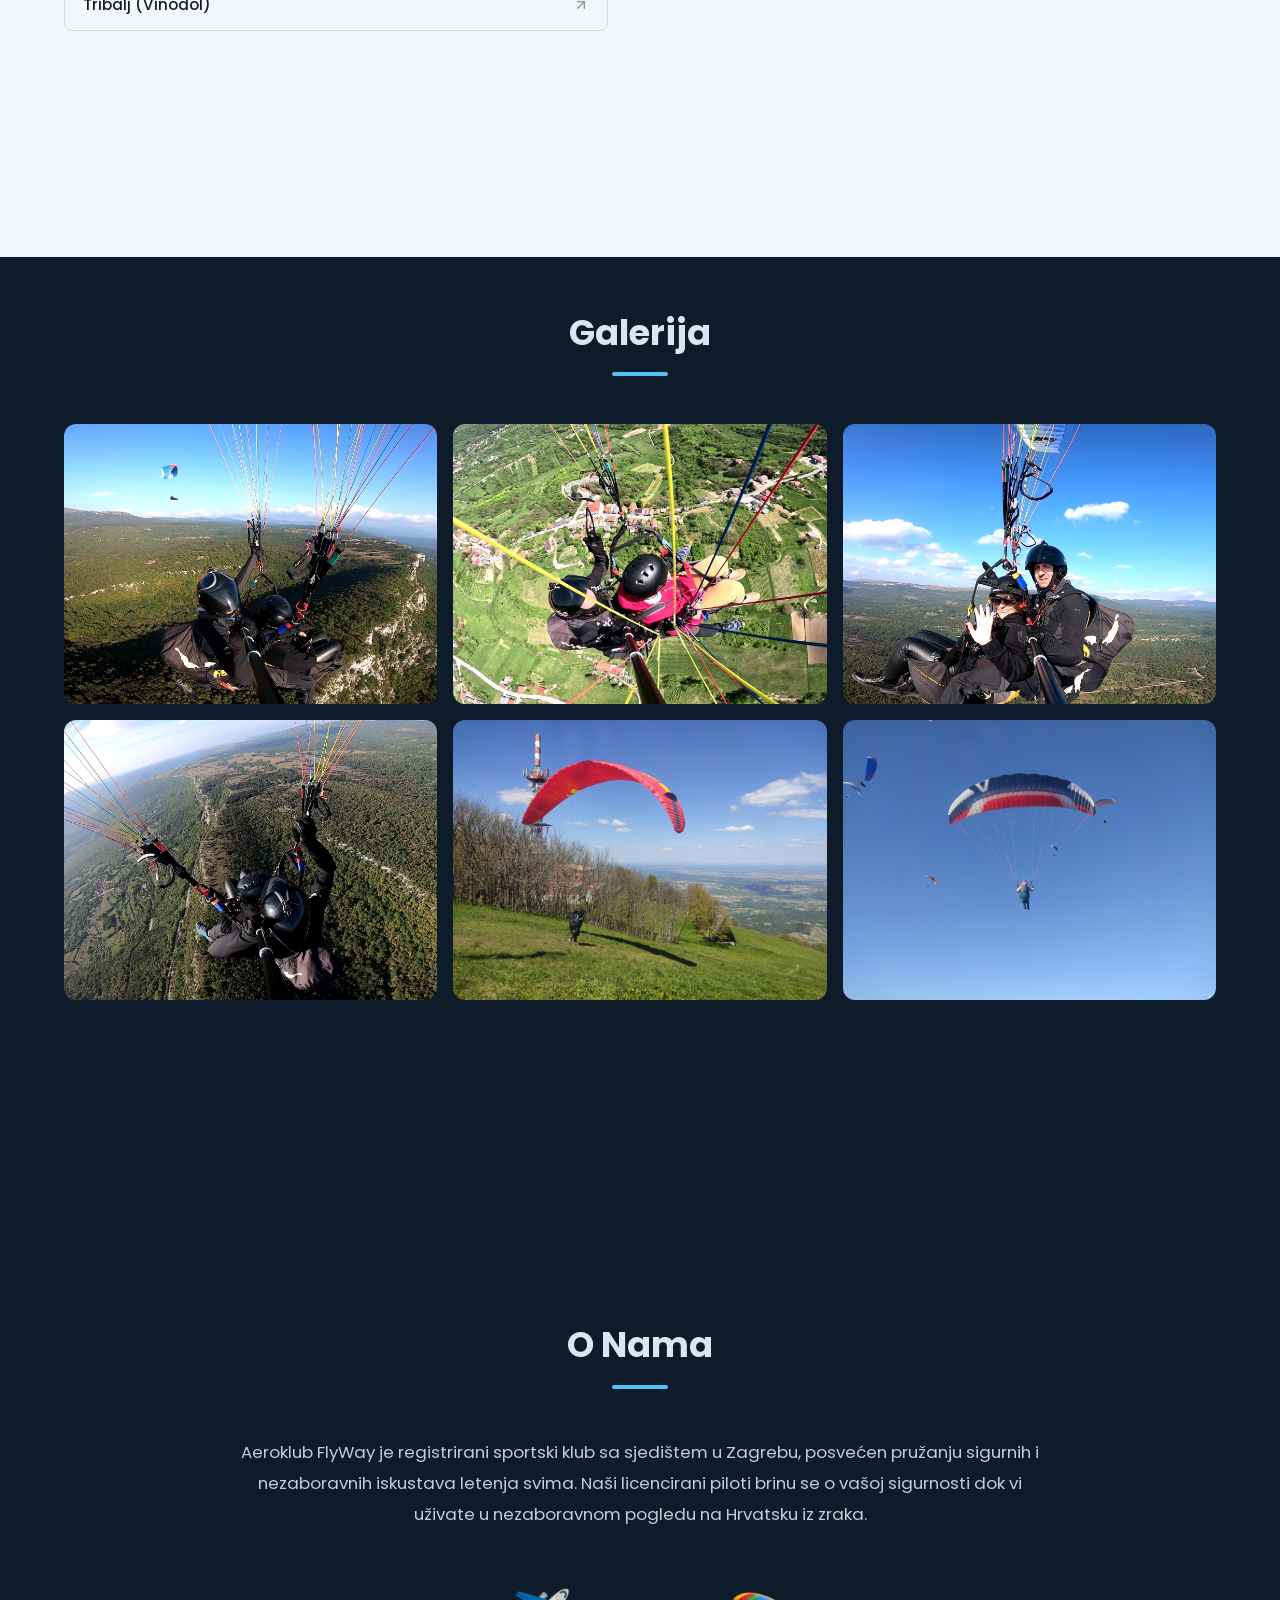
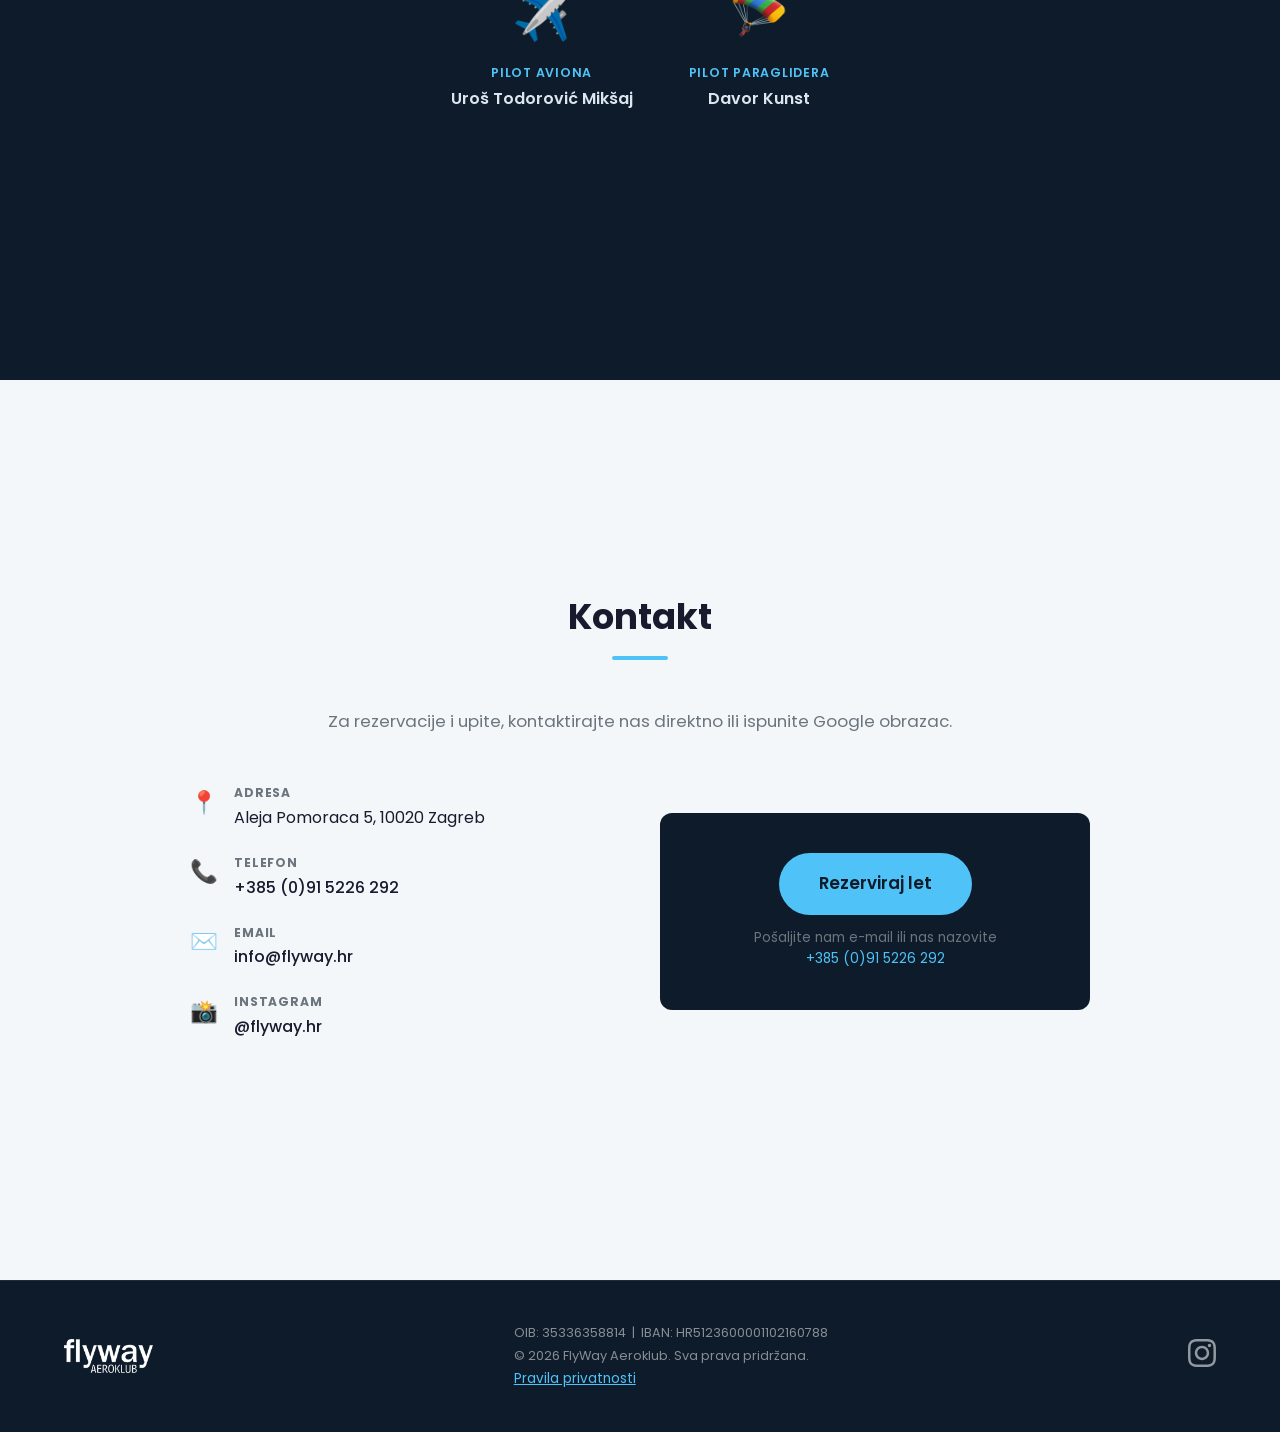
==== commit 00d17e8d: "Add gallery images, lightbox, OG image, GA4 consent, booking disclaimer - Add 6 gallery photos and r" ====
--- a/index.html
+++ b/index.html
@@ -1,4 +1,4 @@
-<!DOCTYPE html>
+﻿<!DOCTYPE html>
 <html lang="hr">
 <head>
     <meta charset="UTF-8">
@@ -18,13 +18,13 @@
     <meta property="og:description" content="Nezaboravna avantura s iskusnim licenciranim tandem pilotima. Paragliding i panoramski letovi avionom u Hrvatskoj.">
     <meta property="og:url" content="https://www.flyway.hr/">
     <meta property="og:type" content="website">
-    <meta property="og:image" content="https://www.flyway.hr/images/fw_logo_white.png">
+    <meta property="og:image" content="https://www.flyway.hr/images/og.png">
     <meta property="og:locale" content="hr_HR">
     <meta property="og:locale:alternate" content="en_US">
 
     <!-- Hreflang -->
     <link rel="alternate" hreflang="hr" href="https://www.flyway.hr/">
-    <link rel="alternate" hreflang="en" href="https://www.flyway.hr/?lang=en">
+    <link rel="alternate" hreflang="en" href="https://www.flyway.hr/en/">
     <link rel="alternate" hreflang="x-default" href="https://www.flyway.hr/">
 
     <!-- Google Fonts -->
@@ -97,19 +97,17 @@
             </button>
 
             <ul class="nav-menu" id="nav-menu" role="list">
-                <li class="nav-desktop-only"><a href="#services" class="nav-link" data-i18n="nav_letovi">Letovi</a></li>
-                <li class="nav-mobile-only"><a href="#paragliding" class="nav-link" data-i18n="nav_paragliding">Tandem Paragliding</a></li>
-                <li class="nav-mobile-only"><a href="#airplane" class="nav-link" data-i18n="nav_airplane">Panoramski Letovi</a></li>
-                <li><a href="#safety" class="nav-link" data-i18n="nav_safety">Sigurnost</a></li>
-                <li><a href="#locations" class="nav-link" data-i18n="nav_locations">Lokacije</a></li>
-                <li><a href="#gallery" class="nav-link" data-i18n="nav_gallery">Galerija</a></li>
-                <li><a href="#about" class="nav-link" data-i18n="nav_about">O Nama</a></li>
-                <li><a href="#contact" class="nav-link" data-i18n="nav_contact">Kontakt</a></li>
+                <li class="nav-desktop-only"><a href="#services" class="nav-link">Letovi</a></li>
+                <li class="nav-mobile-only"><a href="#paragliding" class="nav-link">Tandem Paragliding</a></li>
+                <li class="nav-mobile-only"><a href="#airplane" class="nav-link">Panoramski Letovi</a></li>
+                <li><a href="#safety" class="nav-link">Sigurnost</a></li>
+                <li><a href="#locations" class="nav-link">Lokacije</a></li>
+                <li><a href="#gallery" class="nav-link">Galerija</a></li>
+                <li><a href="#about" class="nav-link">O Nama</a></li>
+                <li><a href="#contact" class="nav-link">Kontakt</a></li>
             </ul>
 
-            <button class="lang-toggle" id="langToggle" aria-label="Promijeni jezik">
-                <span id="langLabel">EN</span>
-            </button>
+            <a href="en/index.html" class="lang-toggle" aria-label="Switch to English">EN</a>
         </nav>
     </header>
 
@@ -118,16 +116,16 @@
         <!-- HERO -->
         <section id="home" class="hero" aria-label="Hero">
             <div class="hero-content">
-                <h1 data-i18n="hero_headline">Tandem Paragliding i Panoramski Letovi Zagreb</h1>
-                <p class="hero-sub" data-i18n="hero_sub">Nezaboravna avantura s iskusnim licenciranim tandem pilotima</p>
-                <a href="#contact" class="btn btn-primary" data-i18n="hero_cta">Rezervirajte let</a>
+                <h1>Tandem Paragliding i Panoramski Letovi Zagreb</h1>
+                <p class="hero-sub">Nezaboravna avantura s iskusnim licenciranim tandem pilotima</p>
+                <a href="#contact" class="btn btn-primary">Rezervirajte let</a>
             </div>
         </section>
 
         <!-- SERVICES -->
         <section id="services" class="section section-light" aria-labelledby="services-heading">
             <div class="container">
-                <h2 id="services-heading" class="section-title" data-i18n="services_title">Letovi</h2>
+                <h2 id="services-heading" class="section-title">Letovi</h2>
                 <div class="services-grid">
 
                     <!-- Paragliding -->
@@ -135,18 +133,18 @@
                         <div class="service-icon">
                             <img src="images/paraglider_p.png" alt="Tandem paragliding ikona – letovi iz Japetića i Ivanščice" width="80" height="80">
                         </div>
-                        <h3 id="para-heading" data-i18n="para_title">Tandem Paragliding</h3>
-                        <p data-i18n="para_desc">Doživite uzbuđenje leta padobranom s iskusnim tandem pilotom. Ne trebate prethodno iskustvo — mi se pobrinemo za sve!</p>
+                        <h3 id="para-heading">Tandem Paragliding</h3>
+                        <p>Doživite uzbuđenje leta padobranom s iskusnim tandem pilotom. Ne trebate prethodno iskustvo — mi se pobrinemo za sve!</p>
                         <ul class="service-details">
-                            <li><span class="detail-icon" aria-hidden="true">👕</span><span data-i18n="detail_attire">Duga odjeća i planinarke obvezne</span></li>
-                            <li><span class="detail-icon" aria-hidden="true">🎒</span><span data-i18n="detail_equipment">Sva oprema osigurana od kluba</span></li>
-                            <li><span class="detail-icon" aria-hidden="true">🎥</span><span data-i18n="detail_video">Mogućnost snimanja akcijskom kamerom</span></li>
-                            <li><span class="detail-icon" aria-hidden="true">👦</span><span data-i18n="detail_minors">Maloljetnici uz suglasnost roditelja</span></li>
+                            <li><span class="detail-icon" aria-hidden="true">👕</span><span>Duga odjeća i planinarke obvezne</span></li>
+                            <li><span class="detail-icon" aria-hidden="true">🎒</span><span>Sva oprema osigurana od kluba</span></li>
+                            <li><span class="detail-icon" aria-hidden="true">🎥</span><span>Mogućnost snimanja akcijskom kamerom</span></li>
+                            <li><span class="detail-icon" aria-hidden="true">👦</span><span>Maloljetnici uz suglasnost roditelja</span></li>
                         </ul>
                         <div class="service-extra">
                             <!-- Future standalone page: /paragliding-zagreb -->
-                            <p data-i18n="para_extra1">Tandem paragliding u Zagrebu — polazišta Japetić, Ivanščica i Kalnik, spektakularni pogledi na Zagorje i Medvednicu. Bez prethodnog iskustva, od 8 godina.</p>
-                            <a href="paragliding-zagreb.html" class="btn btn-secondary-outline" data-i18n="para_more">Saznaj više</a>
+                            <p>Tandem paragliding u Zagrebu — polazišta Japetić, Ivanščica i Kalnik, spektakularni pogledi na Zagorje i Medvednicu. Bez prethodnog iskustva, od 8 godina.</p>
+                            <a href="paragliding-zagreb.html" class="btn btn-secondary-outline">Saznaj više</a>
                         </div>
                     </article>
 
@@ -155,17 +153,17 @@
                         <div class="service-icon">
                             <img src="images/avion.png" alt="Panoramski letovi avionom ikona – Varaždin i Lučko aerodrom" width="80" height="80">
                         </div>
-                        <h3 id="air-heading" data-i18n="air_title">Panoramski Letovi Avionom</h3>
-                        <p data-i18n="air_desc">Uživajte u spektakularnim pogledima iz zraka uz prilagođene rute. Grupe do tri putnika, polijetanje s Varaždinskog ili Lučkog aerodroma.</p>
+                        <h3 id="air-heading">Panoramski Letovi Avionom</h3>
+                        <p>Uživajte u spektakularnim pogledima iz zraka uz prilagođene rute. Grupe do tri putnika, polijetanje s Varaždinskog ili Lučkog aerodroma.</p>
                         <ul class="service-details">
-                            <li><span class="detail-icon" aria-hidden="true">✈️</span><span data-i18n="air_detail1">Prilagođene rute po vašoj želji</span></li>
-                            <li><span class="detail-icon" aria-hidden="true">👥</span><span data-i18n="air_detail2">Grupe do 3 putnika</span></li>
-                            <li><span class="detail-icon" aria-hidden="true">📍</span><span data-i18n="air_detail3">Varaždin & Lučko aerodrom</span></li>
+                            <li><span class="detail-icon" aria-hidden="true">✈️</span><span>Prilagođene rute po vašoj želji</span></li>
+                            <li><span class="detail-icon" aria-hidden="true">👥</span><span>Grupe do 3 putnika</span></li>
+                            <li><span class="detail-icon" aria-hidden="true">📍</span><span>Varaždin & Lučko aerodrom</span></li>
                         </ul>
                         <div class="service-extra">
                             <!-- Future standalone page: /panoramski-let-avionom -->
-                            <p data-i18n="air_extra1">Panoramski letovi avionom iz Varaždina ili Lučkog aerodroma — prilagođene rute iznad Hrvatske, do 3 putnika. Idealno za posebne prilike i nezaboravan poklon.</p>
-                            <a href="panoramski-let-avionom.html" class="btn btn-secondary-outline" data-i18n="air_more">Saznaj više</a>
+                            <p>Panoramski letovi avionom iz Varaždina ili Lučkog aerodroma — prilagođene rute iznad Hrvatske, do 3 putnika. Idealno za posebne prilike i nezaboravan poklon.</p>
+                            <a href="panoramski-let-avionom.html" class="btn btn-secondary-outline">Saznaj više</a>
                         </div>
                     </article>
 
@@ -176,22 +174,17 @@
         <!-- SAFETY -->
         <section id="safety" class="section section-dark" aria-labelledby="safety-heading">
             <div class="container">
-                <h2 id="safety-heading" class="section-title" data-i18n="safety_title">Sigurnost</h2>
+                <h2 id="safety-heading" class="section-title">Sigurnost</h2>
                 <div class="safety-grid">
                     <div class="safety-item">
                         <div class="safety-icon" aria-hidden="true">🛡️</div>
-                        <h3 data-i18n="safety_licensed_title">Licencirani piloti</h3>
-                        <p data-i18n="safety_licensed_desc">Svi naši piloti posjeduju važeće licence i redovito prolaze provjere i usavršavanja prema pravilima Hrvatskog zrakoplovnog saveza.</p>
+                        <h3>Licencirani piloti</h3>
+                        <p>Svi naši piloti posjeduju važeće licence i redovito prolaze provjere i usavršavanja prema pravilima Hrvatskog zrakoplovnog saveza.</p>
                     </div>
                     <div class="safety-item">
                         <div class="safety-icon" aria-hidden="true">🪂</div>
-                        <h3 data-i18n="safety_equipment_title">Certificirana oprema</h3>
-                        <p data-i18n="safety_equipment_desc">Koristimo isključivo atestiranu paragliding i zrakoplovnu opremu koja se redovito servisira i zamjenjuje prema propisanim rokovima.</p>
-                    </div>
-                    <div class="safety-item">
-                        <div class="safety-icon" aria-hidden="true">📋</div>
-                        <h3 data-i18n="safety_insurance_title">Osiguranje</h3>
-                        <p data-i18n="safety_insurance_desc">Svaki let pokriven je obveznim zrakoplovnim osiguranjem. Vaša sigurnost i mir uma naš su prioritet broj jedan.</p>
+                        <h3>Certificirana oprema</h3>
+                        <p>Koristimo isključivo atestiranu paragliding i zrakoplovnu opremu koja se redovito servisira i zamjenjuje prema propisanim rokovima.</p>
                     </div>
                 </div>
             </div>
@@ -200,13 +193,13 @@
         <!-- LOCATIONS -->
         <section id="locations" class="section section-light" aria-labelledby="locations-heading">
             <div class="container">
-                <h2 id="locations-heading" class="section-title" data-i18n="locations_title">Lokacije</h2>
+                <h2 id="locations-heading" class="section-title">Lokacije</h2>
                 <div class="locations-grid">
 
                     <div class="location-group">
                         <div class="location-group-header">
                             <span class="location-group-icon" aria-hidden="true">🪂</span>
-                            <h3 data-i18n="locations_para_heading">Mjesta polijetanja — Paragliding</h3>
+                            <h3>Mjesta polijetanja — Paragliding</h3>
                         </div>
                         <ul class="location-cards">
                             <li><a href="https://maps.app.goo.gl/WNcV5vKJo7GmSqnL9" target="_blank" rel="noopener noreferrer" class="location-card">
@@ -235,15 +228,15 @@
                     <div class="location-group">
                         <div class="location-group-header">
                             <span class="location-group-icon" aria-hidden="true">✈️</span>
-                            <h3 data-i18n="locations_air_heading">Polijetanje — Avion</h3>
+                            <h3>Polijetanje — Avion</h3>
                         </div>
                         <ul class="location-cards">
                             <li><a href="https://maps.app.goo.gl/fCzYF7hV7f4VvDzJ8" target="_blank" rel="noopener noreferrer" class="location-card">
-                                <span class="loc-name" data-i18n="loc_varazdin">Varaždin Aerodrom</span>
+                                <span class="loc-name">Varaždin Aerodrom</span>
                                 <svg class="loc-arrow" width="16" height="16" viewBox="0 0 24 24" fill="none" stroke="currentColor" stroke-width="2" stroke-linecap="round" stroke-linejoin="round" aria-hidden="true"><path d="M7 17L17 7"/><path d="M7 7h10v10"/></svg>
                             </a></li>
                             <li><a href="https://maps.app.goo.gl/y8bR3Hvhhawu7wzm7" target="_blank" rel="noopener noreferrer" class="location-card">
-                                <span class="loc-name" data-i18n="loc_lucko">Lučko Aerodrom</span>
+                                <span class="loc-name">Lučko Aerodrom</span>
                                 <svg class="loc-arrow" width="16" height="16" viewBox="0 0 24 24" fill="none" stroke="currentColor" stroke-width="2" stroke-linecap="round" stroke-linejoin="round" aria-hidden="true"><path d="M7 17L17 7"/><path d="M7 7h10v10"/></svg>
                             </a></li>
                         </ul>
@@ -256,14 +249,14 @@
         <!-- GALLERY -->
         <section id="gallery" class="section section-dark" aria-labelledby="gallery-heading">
             <div class="container">
-                <h2 id="gallery-heading" class="section-title" data-i18n="gallery_title">Galerija</h2>
+                <h2 id="gallery-heading" class="section-title">Galerija</h2>
                 <div class="gallery-grid">
-                    <div class="gallery-placeholder"><span data-i18n="gallery_placeholder">Dodajte fotografiju</span></div>
-                    <div class="gallery-placeholder"><span data-i18n="gallery_placeholder">Dodajte fotografiju</span></div>
-                    <div class="gallery-placeholder"><span data-i18n="gallery_placeholder">Dodajte fotografiju</span></div>
-                    <div class="gallery-placeholder"><span data-i18n="gallery_placeholder">Dodajte fotografiju</span></div>
-                    <div class="gallery-placeholder"><span data-i18n="gallery_placeholder">Dodajte fotografiju</span></div>
-                    <div class="gallery-placeholder"><span data-i18n="gallery_placeholder">Dodajte fotografiju</span></div>
+                    <img src="images/1.jpeg" alt="Tandem paragliding let – FlyWay Aeroklub" loading="lazy">
+                    <img src="images/2.jpeg" alt="Pogled iz zraka – FlyWay Aeroklub" loading="lazy">
+                    <img src="images/3.jpeg" alt="Paragliding polijetanje – FlyWay Aeroklub" loading="lazy">
+                    <img src="images/4.jpeg" alt="FlyWay pilot i putnik u letu" loading="lazy">
+                    <img src="images/5.jpg" alt="Panoramski let avionom – FlyWay Aeroklub" loading="lazy">
+                    <img src="images/6.jpg" alt="FlyWay Aeroklub – avantura u zraku" loading="lazy">
                 </div>
             </div>
         </section>
@@ -271,18 +264,18 @@
         <!-- ABOUT -->
         <section id="about" class="section section-dark" aria-labelledby="about-heading">
             <div class="container">
-                <h2 id="about-heading" class="section-title" data-i18n="about_title">O Nama</h2>
+                <h2 id="about-heading" class="section-title">O Nama</h2>
                 <div class="about-content">
-                    <p data-i18n="about_desc">Aeroklub FlyWay je registrirani sportski klub sa sjedištem u Zagrebu, posvećen pružanju sigurnih i nezaboravnih iskustava letenja svima. Naši licencirani piloti brinu se o vašoj sigurnosti dok vi uživate u nezaboravnom pogledu na Hrvatsku iz zraka.</p>
+                    <p>Aeroklub FlyWay je registrirani sportski klub sa sjedištem u Zagrebu, posvećen pružanju sigurnih i nezaboravnih iskustava letenja svima. Naši licencirani piloti brinu se o vašoj sigurnosti dok vi uživate u nezaboravnom pogledu na Hrvatsku iz zraka.</p>
                     <div class="team-grid">
                         <div class="team-member">
                             <div class="team-icon" aria-hidden="true">✈️</div>
-                            <p class="team-role" data-i18n="team_airplane_pilot">Pilot aviona</p>
+                            <p class="team-role">Pilot aviona</p>
                             <p class="team-name">Uroš Todorović Mikšaj</p>
                         </div>
                         <div class="team-member">
                             <div class="team-icon" aria-hidden="true">🪂</div>
-                            <p class="team-role" data-i18n="team_para_pilot">Pilot paraglidera</p>
+                            <p class="team-role">Pilot paraglidera</p>
                             <p class="team-name">Davor Kunst</p>
                         </div>
                     </div>
@@ -293,21 +286,21 @@
         <!-- CONTACT -->
         <section id="contact" class="section section-light" aria-labelledby="contact-heading">
             <div class="container">
-                <h2 id="contact-heading" class="section-title" data-i18n="contact_title">Kontakt</h2>
-                <p class="contact-desc" data-i18n="contact_desc">Za rezervacije i upite, kontaktirajte nas direktno ili ispunite Google obrazac.</p>
+                <h2 id="contact-heading" class="section-title">Kontakt</h2>
+                <p class="contact-desc">Za rezervacije i upite, kontaktirajte nas direktno ili ispunite Google obrazac.</p>
                 <div class="contact-grid">
                     <address class="contact-info">
                         <div class="contact-item">
                             <span class="contact-icon" aria-hidden="true">📍</span>
                             <div>
-                                <strong data-i18n="contact_address_label">Adresa</strong>
+                                <strong>Adresa</strong>
                                 <span>Aleja Pomoraca 5, 10020 Zagreb</span>
                             </div>
                         </div>
                         <div class="contact-item">
                             <span class="contact-icon" aria-hidden="true">📞</span>
                             <div>
-                                <strong data-i18n="contact_phone_label">Telefon</strong>
+                                <strong>Telefon</strong>
                                 <a href="tel:+385915226292">+385 (0)91 5226 292</a>
                             </div>
                         </div>
@@ -328,10 +321,10 @@
                     </address>
 
                     <div class="contact-booking">
-                        <!-- TODO: Replace href="#TODO" with your real Google Forms URL -->
-                        <a href="#TODO" target="_blank" rel="noopener noreferrer" class="btn btn-primary btn-large" data-i18n="contact_book_btn">
+                        <a href="mailto:info@flyway.hr?subject=Rezervacija%20leta" class="btn btn-primary btn-large">
                             Rezerviraj let
                         </a>
+                        <p class="booking-disclaimer">Pošaljite nam e-mail ili nas nazovite<br><a href="tel:+385915226292">+385 (0)91 5226 292</a></p>
                     </div>
                 </div>
             </div>
@@ -347,7 +340,7 @@
             </div>
             <div class="footer-info">
                 <p>OIB: 35336358814 &nbsp;|&nbsp; IBAN: HR5123600001102160788</p>
-                <p>&copy; <span id="year"></span> FlyWay Aeroklub. <span data-i18n="footer_rights">Sva prava pridržana.</span></p>
+                <p>&copy; <span id="year"></span> FlyWay Aeroklub. <span>Sva prava pridržana.</span></p>
                 <p><a href="pravila-privatnosti.html" style="color:var(--color-accent); text-decoration:underline; font-size:0.85rem;">Pravila privatnosti</a></p>
             </div>
             <div class="footer-social">
@@ -371,6 +364,14 @@
         </div>
     </div>
 
+    <!-- Lightbox -->
+    <div id="lightbox" class="lightbox" role="dialog" aria-modal="true" aria-label="Uvećana fotografija">
+        <button class="lightbox-close" aria-label="Zatvori">&times;</button>
+        <button class="lightbox-prev" aria-label="Prethodna">&#8249;</button>
+        <img src="" alt="">
+        <button class="lightbox-next" aria-label="Sljedeća">&#8250;</button>
+    </div>
+
     <script src="js/main.js"></script>
     <script src="js/cookies.js"></script>
 </body>
--- a/css/style.css
+++ b/css/style.css
@@ -164,6 +164,8 @@
 
 /* Language toggle */
 .lang-toggle {
+    display: inline-block;
+    text-align: center;
     background: transparent;
     border: 2px solid var(--color-accent);
     color: var(--color-accent);
@@ -175,6 +177,7 @@
     cursor: pointer;
     transition: var(--transition);
     min-width: 52px;
+    text-decoration: none;
 }
 
 .lang-toggle:hover,
@@ -406,13 +409,73 @@
 
 .gallery-grid img {
     width: 100%;
-    height: 100%;
+    aspect-ratio: 4/3;
     object-fit: cover;
     border-radius: var(--radius);
     transition: transform var(--transition);
+    display: block;
+    cursor: zoom-in;
 }
 
 .gallery-grid img:hover { transform: scale(1.03); }
+
+/* Lightbox */
+.lightbox {
+    display: none;
+    position: fixed;
+    inset: 0;
+    background: rgba(0,0,0,0.92);
+    z-index: 9000;
+    align-items: center;
+    justify-content: center;
+}
+.lightbox.open { display: flex; }
+
+.lightbox img {
+    max-width: 92vw;
+    max-height: 88vh;
+    object-fit: contain;
+    border-radius: var(--radius);
+    box-shadow: 0 8px 40px rgba(0,0,0,0.6);
+}
+
+.lightbox-close {
+    position: fixed;
+    top: 1.2rem;
+    right: 1.4rem;
+    background: none;
+    border: none;
+    color: #fff;
+    font-size: 2rem;
+    line-height: 1;
+    cursor: pointer;
+    opacity: 0.8;
+    transition: opacity 0.2s;
+}
+.lightbox-close:hover { opacity: 1; }
+
+.lightbox-prev,
+.lightbox-next {
+    position: fixed;
+    top: 50%;
+    transform: translateY(-50%);
+    background: rgba(255,255,255,0.12);
+    border: none;
+    color: #fff;
+    font-size: 1.8rem;
+    width: 2.8rem;
+    height: 2.8rem;
+    border-radius: 50%;
+    cursor: pointer;
+    display: flex;
+    align-items: center;
+    justify-content: center;
+    transition: background 0.2s;
+}
+.lightbox-prev { left: 1rem; }
+.lightbox-next { right: 1rem; }
+.lightbox-prev:hover,
+.lightbox-next:hover { background: rgba(255,255,255,0.25); }
 
 /* ===========================
    ABOUT
@@ -454,6 +517,7 @@
     font-weight: 600;
     color: var(--color-text-light);
 }
+
 
 /* ===========================
    CONTACT
@@ -504,6 +568,17 @@
 }
 
 .contact-item a:hover { color: var(--color-accent); }
+
+.booking-disclaimer {
+    font-size: 0.85rem;
+    color: var(--color-text-muted);
+    margin-top: -0.25rem;
+}
+.booking-disclaimer a {
+    color: var(--color-accent);
+    text-decoration: none;
+}
+.booking-disclaimer a:hover { text-decoration: underline; }
 
 .contact-booking {
     display: flex;
@@ -705,7 +780,7 @@
 }
 
 @media (min-width: 768px) {
-    .safety-grid { grid-template-columns: repeat(3, 1fr); }
+    .safety-grid { grid-template-columns: repeat(2, 1fr); max-width: 720px; margin: 0 auto; }
 }
 
 /* Context-aware text colors for reused components */
